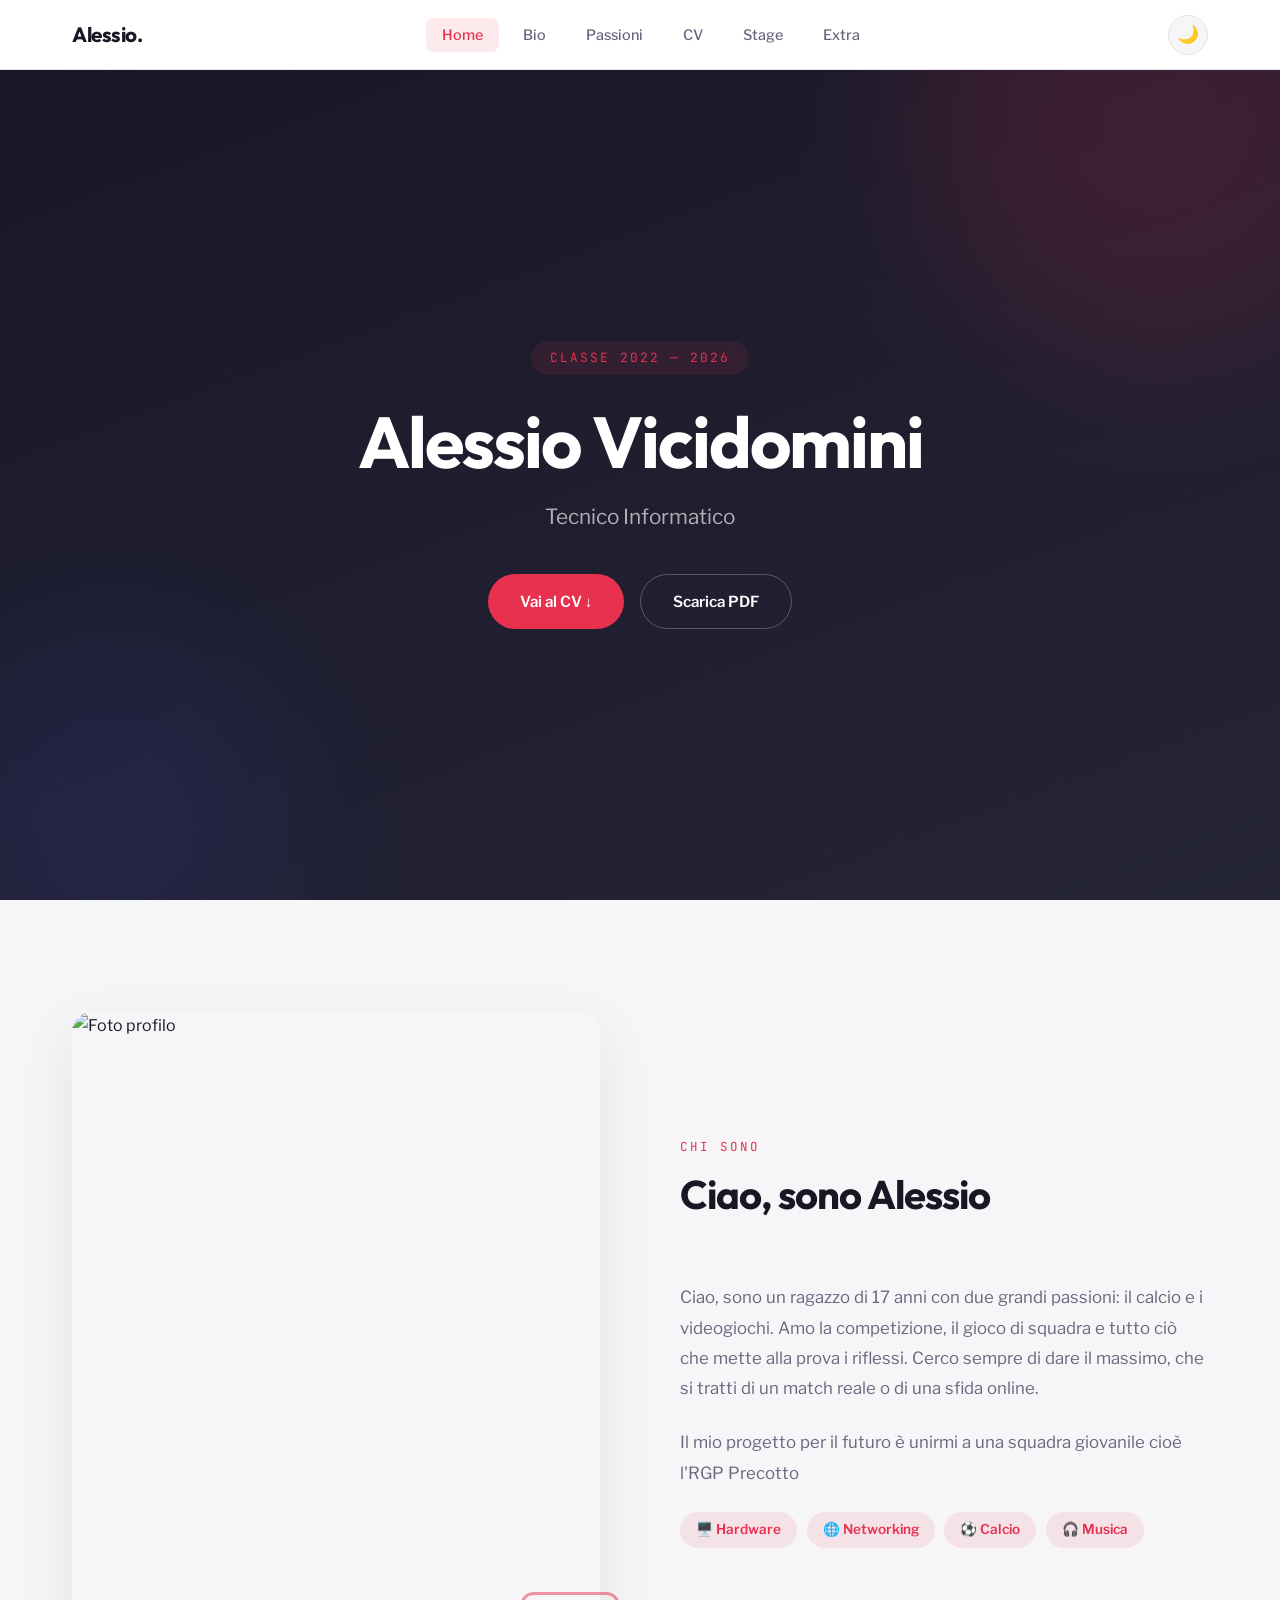
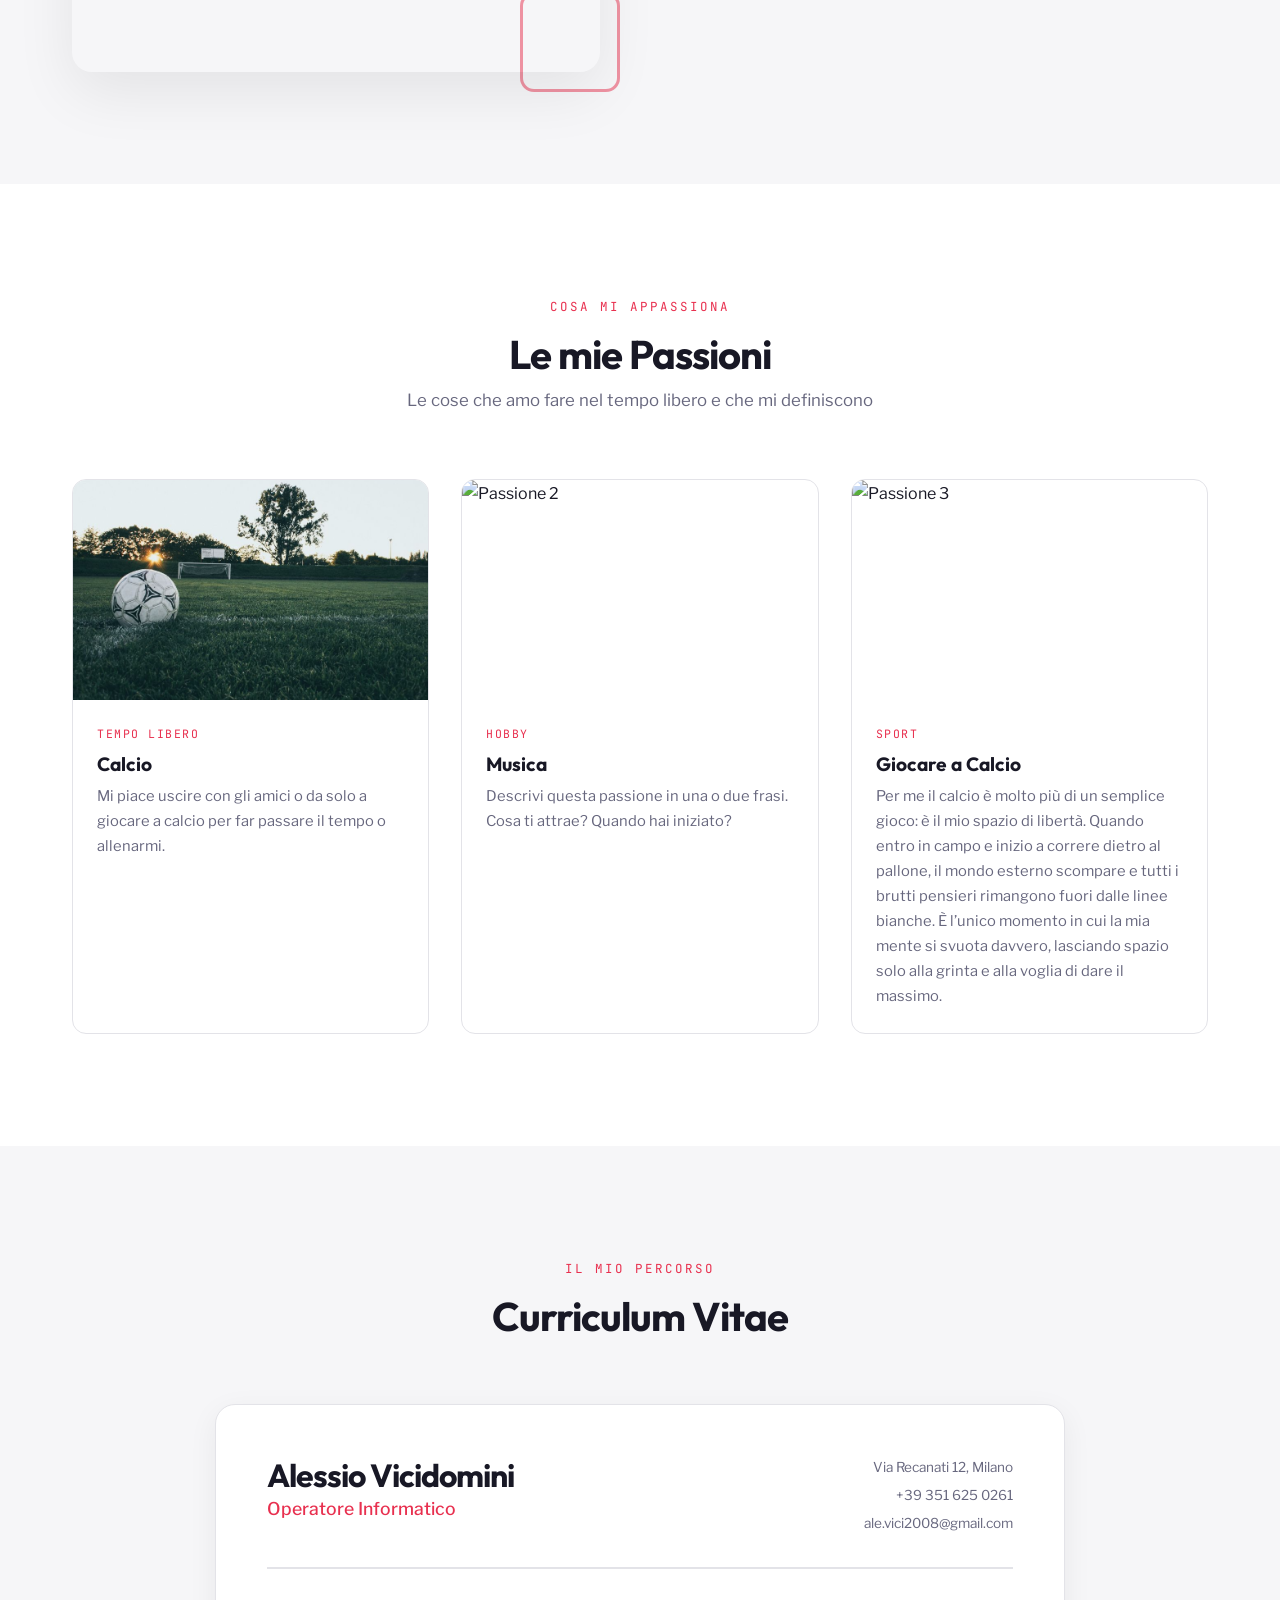
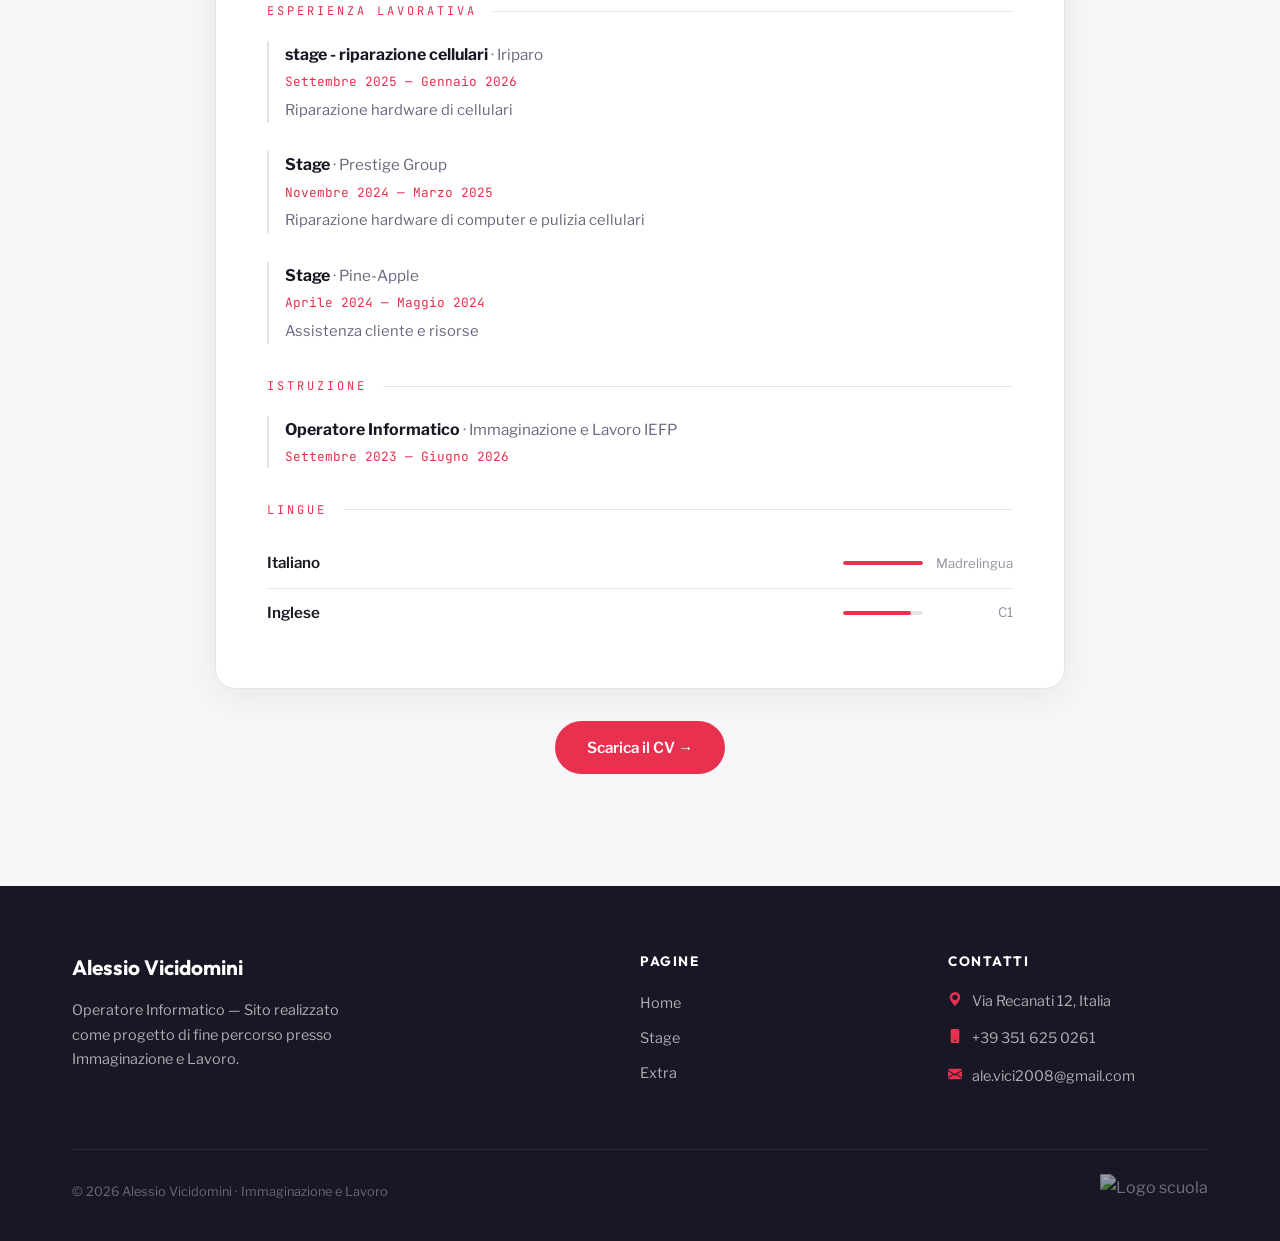
==== index.html @ 24c7cd4f "20.70.90" ====
<!DOCTYPE html>
<html lang="it" data-theme="default">
<!--
    PERSONALIZZAZIONE RAPIDA:
    
    1. TEMA: cambia data-theme="default" qui sopra con:
       ocean, sunset, forest, lavender, mono
    
    2. DARK MODE: il bottone 🌙 in alto a destra
    
    3. FONT: cambia i link Google Fonts qui sotto
    
    4. CONTENUTI: cerca i commenti "MODIFICA" nel codice
-->
<head>
    <meta charset="UTF-8">
    <meta name="viewport" content="width=device-width, initial-scale=1.0">
    <title>Alessio Vicidomini — Portfolio</title>

    <!-- MODIFICA: Cambia i font qui se vuoi -->
    <link rel="preconnect" href="https://fonts.googleapis.com">
    <link rel="preconnect" href="https://fonts.gstatic.com" crossorigin>
    <link href="https://fonts.googleapis.com/css2?family=Outfit:wght@400;500;600;700&family=Libre+Franklin:wght@400;500;600;700&family=JetBrains+Mono:wght@400;500&display=swap" rel="stylesheet">

    <link rel="stylesheet" href="./style.css">
</head>
<body>

    <!-- ====== NAVBAR ====== -->
    <nav class="site-nav">
        <div class="nav-inner">
            <!-- MODIFICA: il tuo nome -->
            <a href="#" class="nav-brand">Alessio.</a>

            <button class="nav-burger" id="navBurger" aria-label="Apri menu">
                <span></span><span></span><span></span>
            </button>

            <ul class="nav-links" id="navLinks">
                <li><a href="#" class="active">Home</a></li>
                <li><a href="#bio">Bio</a></li>
                <li><a href="#passioni">Passioni</a></li>
                <li><a href="#cv">CV</a></li>
                <li><a href="./stage.html">Stage</a></li>
                <li><a href="./extra.html">Extra</a></li>
            </ul>

            <button class="theme-toggle" id="themeToggle" aria-label="Cambia tema">🌙</button>
        </div>
    </nav>

    <!-- ====== HERO ====== -->
    <section class="hero">
        <div class="hero-pattern"></div>
        <div class="hero-blob hero-blob-1"></div>
        <div class="hero-blob hero-blob-2"></div>

        <div class="hero-content">
            <!-- MODIFICA: il tuo badge, nome e descrizione -->
            <span class="hero-label reveal">Classe 2022 — 2026</span>
            <h1 class="reveal reveal-delay-1"> Alessio Vicidomini </h1>
            <p class="hero-sub reveal reveal-delay-2">Tecnico Informatico </p>
            <div class="hero-cta reveal reveal-delay-3">
                <a href="#cv" class="btn-primary-custom">Vai al CV ↓</a>
                <a href="./doc/Cv.pdf" target="_blank" class="btn-outline-custom">Scarica PDF</a>
            </div>
        </div>
    </section>

    <!-- ====== BIO ====== -->
    <section class="section" id="bio">
        <div class="section-container">
            <div class="bio-grid">
                <div class="bio-image reveal-left">
                    <div class="bio-image-frame">
                        <!-- MODIFICA: sostituisci con la tua foto (./img/foto.jpg) -->
                        <img src="https://placehold.co/500x625/1a1a2e/e94560?text=La+tua+foto" alt="Foto profilo">
                    </div>
                </div>
                <div class="bio-text-area reveal-right">
                    <div class="section-header">
                        <span class="section-label">Chi sono</span>
                        <h2 class="section-title">Ciao, sono Alessio</h2>
                    </div>
                    <!-- MODIFICA: scrivi la tua bio -->
                    <p>
                    Ciao, sono un ragazzo di 17 anni con due grandi passioni: il calcio e i videogiochi. 
                     Amo la competizione, il gioco di squadra e tutto ciò che mette alla prova i riflessi. 
                     Cerco sempre di dare il massimo, che si tratti di un match reale o di una sfida online.
                    </p>
                    <p>
                        Il mio progetto per il futuro è unirmi a una squadra giovanile cioè l'RGP Precotto
                    </p>
                    <!-- MODIFICA: le tue "etichette" -->
                    <div class="bio-pills">
                        <span class="bio-pill">🖥️ Hardware</span>
                        <span class="bio-pill">🌐 Networking</span>
                        <span class="bio-pill">⚽ Calcio</span>
                        <span class="bio-pill">🎧 Musica</span>
                    </div>
                </div>
            </div>
        </div>
    </section>

    <!-- ====== PASSIONI ====== -->
    <section class="section section-alt" id="passioni">
        <div class="section-container">
            <div class="section-header center reveal">
                <span class="section-label">Cosa mi appassiona</span>
                <h2 class="section-title">Le mie Passioni</h2>
                <p class="section-desc">Le cose che amo fare nel tempo libero e che mi definiscono</p>
            </div>

            <div class="passions-grid">

                <!-- MODIFICA: Card 1 — cambia immagine, categoria, titolo e testo -->
                <div class="passion-card reveal reveal-delay-1">
                    <div class="passion-card-img">
                        <img src="./img/pallone_da_calcio_come_e_fatto.jpg" alt="Palla">
                    </div>
                    <div class="passion-card-body">
                        <span class="passion-card-tag">Tempo libero</span>
                        <h3>Calcio</h3>
                        <p>Mi piace uscire con gli amici o da solo a giocare a calcio per far passare il tempo o allenarmi.</p>
                    </div>
                </div>

                <!-- MODIFICA: Card 2 -->
                <div class="passion-card reveal reveal-delay-2">
                    <div class="passion-card-img">
                        <img src="./img/1.png" alt="Passione 2">
                    </div>
                    <div class="passion-card-body">
                        <span class="passion-card-tag">Hobby</span>
                        <h3>Musica</h3>
                        <p>Descrivi questa passione in una o due frasi. Cosa ti attrae? Quando hai iniziato?</p>
                    </div>
                </div>

                <!-- MODIFICA: Card 3 -->
                <div class="passion-card reveal reveal-delay-3">
                    <div class="passion-card-img">
                        <img src="./img/5006921.png" alt="Passione 3">
                    </div>
                    <div class="passion-card-body">
                        <span class="passion-card-tag">Sport</span>
                        <h3>Giocare a Calcio</h3>
                        <p>Per me il calcio è molto più di un semplice gioco: è il mio spazio di libertà. 
                        Quando entro in campo e inizio a correre dietro al pallone, il mondo esterno scompare e tutti i brutti pensieri rimangono fuori dalle linee bianche. 
                        È l’unico momento in cui la mia mente si svuota davvero, lasciando spazio solo alla grinta e alla voglia di dare il massimo.</p>
                    </div>
                </div>
            </div>
        </div>
    </section>

    <!-- ====== CV ====== -->
    <section class="section" id="cv">
        <div class="section-container">
            <div class="section-header center reveal">
                <span class="section-label">Il mio percorso</span>
                <h2 class="section-title">Curriculum Vitae</h2>
            </div>

            <div class="cv-paper reveal">
                <!-- MODIFICA: intestazione CV -->
                <div class="cv-header">
                    <div>
                        <h2 class="cv-name">Alessio Vicidomini</h2>
                        <p class="cv-role">Operatore Informatico</p>
                    </div>
                    <div class="cv-contact-mini">
                        <span>Via Recanati 12, Milano</span>
                        <span>+39 351 625 0261</span>
                        <span>ale.vici2008@gmail.com</span>
                    </div>
                </div>

                <!-- Esperienza -->
                <div class="cv-section-title">Esperienza Lavorativa</div>

                <!-- MODIFICA: aggiungi le tue esperienze -->
                <div class="cv-entry">
                    <span class="cv-entry-title">stage - riparazione cellulari</span>
                    <span class="cv-entry-place"> · Iriparo</span>
                    <span class="cv-entry-date">Settembre 2025 — Gennaio 2026</span>
                    <p class="cv-entry-desc">Riparazione hardware di cellulari</p>
                </div>

                <div class="cv-entry">
                    <span class="cv-entry-title">Stage</span>
                    <span class="cv-entry-place"> · Prestige Group</span>
                    <span class="cv-entry-date">Novembre 2024 — Marzo 2025</span>
                    <p class="cv-entry-desc">Riparazione hardware di computer e pulizia cellulari</p>
                </div>

                <div class="cv-entry">
                    <span class="cv-entry-title">Stage</span>
                    <span class="cv-entry-place"> · Pine-Apple</span>
                    <span class="cv-entry-date">Aprile 2024 — Maggio 2024</span>
                    <p class="cv-entry-desc">Assistenza cliente e risorse</p>
                </div>

                <!-- Istruzione -->
                <div class="cv-section-title">Istruzione</div>

                <div class="cv-entry">
                    <span class="cv-entry-title">Operatore Informatico</span>
                    <span class="cv-entry-place"> · Immaginazione e Lavoro IEFP</span>
                    <span class="cv-entry-date">Settembre 2023 — Giugno 2026</span>
                </div>

                

                <!-- Lingue -->
                <div class="cv-section-title">Lingue</div>

                <!-- MODIFICA: le tue lingue e livelli (width della barra: 100% = nativo, 80% = avanzato, 60% = intermedio, 40% = base) -->
                <div class="cv-lang">
                    <span class="cv-lang-name">Italiano</span>
                    <div class="cv-lang-level">
                        <div class="cv-lang-bar"><div class="cv-lang-bar-fill" style="width: 100%"></div></div>
                        <span class="cv-lang-label">Madrelingua</span>
                    </div>
                </div>
                <div class="cv-lang">
                    <span class="cv-lang-name">Inglese</span>
                    <div class="cv-lang-level">
                        <div class="cv-lang-bar"><div class="cv-lang-bar-fill" style="width: 85%"></div></div>
                        <span class="cv-lang-label">C1</span>
                    </div>
                </div>
            </div>

            <div style="text-align: center; margin-top: 2rem;" class="reveal">
                <a href="./doc/Cv.pdf" target="_blank" class="btn-primary-custom">Scarica il CV →</a>
            </div>
        </div>
    </section>

    <!-- ====== FOOTER ====== -->
    <footer class="site-footer">
        <div class="section-container">
            <div class="footer-grid">
                <div>
                    <!-- MODIFICA: il tuo nome e descrizione -->
                    <p class="footer-brand">Alessio Vicidomini</p>
                    <p class="footer-desc">
                        Operatore Informatico — Sito realizzato come progetto di fine percorso 
                        presso Immaginazione e Lavoro.
                    </p>
                </div>
                <div>
                    <p class="footer-heading">Pagine</p>
                    <ul class="footer-links">
                        <li><a href="#">Home</a></li>
                        <li><a href="./pages/stage.html">Stage</a></li>
                        <li><a href="./pages/extra.html">Extra</a></li>
                    </ul>
                </div>
                <div>
                    <p class="footer-heading">Contatti</p>
                    <!-- MODIFICA: i tuoi contatti -->
                    <div class="footer-contact-item">
                        <svg xmlns="http://www.w3.org/2000/svg" width="14" height="14" fill="currentColor" viewBox="0 0 16 16"><path d="M8 16s6-5.686 6-10A6 6 0 0 0 2 6c0 4.314 6 10 6 10m0-7a3 3 0 1 1 0-6 3 3 0 0 1 0 6"/></svg>
                        <span>Via Recanati 12, Italia</span>
                    </div>
                    <div class="footer-contact-item">
                        <svg xmlns="http://www.w3.org/2000/svg" width="14" height="14" fill="currentColor" viewBox="0 0 16 16"><path d="M3 2a2 2 0 0 1 2-2h6a2 2 0 0 1 2 2v12a2 2 0 0 1-2 2H5a2 2 0 0 1-2-2zm6 11a1 1 0 1 0-2 0 1 1 0 0 0 2 0"/></svg>
                        <span>+39 351 625 0261</span>
                    </div>
                    <div class="footer-contact-item">
                        <svg xmlns="http://www.w3.org/2000/svg" width="14" height="14" fill="currentColor" viewBox="0 0 16 16"><path d="M.05 3.555A2 2 0 0 1 2 2h12a2 2 0 0 1 1.95 1.555L8 8.414zM0 4.697v7.104l5.803-3.558zM6.761 8.83l-6.57 4.027A2 2 0 0 0 2 14h12a2 2 0 0 0 1.808-1.144l-6.57-4.027L8 9.586zm3.436-.586L16 11.801V4.697z"/></svg>
                        <span>ale.vici2008@gmail.com</span>
                    </div>
                </div>
            </div>
            <div class="footer-bottom">
                <span class="footer-copy">© 2026 Alessio Vicidomini · Immaginazione e Lavoro</span>
                <img src="./img/logo.webp" class="footer-logo" alt="Logo scuola">
            </div>
        </div>
    </footer>

    <script src="./script.js"></script>
</body>
</html>
---- style.css ----
/* ============================================================
   TEMPLATE SITO PERSONALE - QUARTA INFORMATICA
   ============================================================
   
   COME PERSONALIZZARE:
   
   1. SCEGLI UN TEMA
      Cambia data-theme="default" nel tag <html> di ogni pagina.
      Temi disponibili: default, ocean, sunset, forest, lavender, mono
   
   2. DARK MODE
      Il bottone in navbar attiva/disattiva la dark mode.
      Funziona automaticamente con tutti i temi.
   
   3. COLORI CUSTOM
      Se vuoi un colore tutto tuo, modifica le variabili in
      [data-theme="default"] qui sotto.
   
   4. FONT
      Cambia il link Google Fonts nell'HTML e aggiorna
      --font-display e --font-body qui sotto.
   
   5. ANIMAZIONI
      Ogni elemento con classe .reveal si anima allo scroll.
      Aggiungi .reveal-delay-1, .reveal-delay-2, ecc. per ritardi.
   
   ============================================================ */

/* === TEMI PRECONFIGURATI === */
/* Cambia data-theme="" nel tag <html> per switchare tema */

[data-theme="default"] {
    --hue: 240;
    --accent-h: 350;
    --accent-s: 80%;
    --accent-l: 55%;
}

[data-theme="ocean"] {
    --hue: 200;
    --accent-h: 175;
    --accent-s: 70%;
    --accent-l: 45%;
}

[data-theme="sunset"] {
    --hue: 25;
    --accent-h: 15;
    --accent-s: 85%;
    --accent-l: 55%;
}

[data-theme="forest"] {
    --hue: 150;
    --accent-h: 145;
    --accent-s: 55%;
    --accent-l: 40%;
}

[data-theme="lavender"] {
    --hue: 270;
    --accent-h: 280;
    --accent-s: 60%;
    --accent-l: 55%;
}

[data-theme="mono"] {
    --hue: 0;
    --accent-h: 0;
    --accent-s: 0%;
    --accent-l: 25%;
}

/* === SISTEMA COLORI (generato da variabili) === */
:root {
    /* Font */
    --font-display: 'Outfit', sans-serif;
    --font-body: 'Libre Franklin', sans-serif;
    --font-mono: 'JetBrains Mono', monospace;
    
    /* Sizing */
    --radius-sm: 8px;
    --radius-md: 14px;
    --radius-lg: 20px;
    --radius-full: 100px;
    
    /* Transitions */
    --ease-out: cubic-bezier(0.16, 1, 0.3, 1);
    --ease-spring: cubic-bezier(0.34, 1.56, 0.64, 1);
    --duration-fast: 0.2s;
    --duration-normal: 0.4s;
    --duration-slow: 0.7s;
    
    /* Navbar height */
    --nav-height: 70px;
}

/* Light mode (default) */
html:not([data-dark]) {
    --bg-primary: hsl(var(--hue), 15%, 97%);
    --bg-secondary: #ffffff;
    --bg-elevated: #ffffff;
    --bg-hero: hsl(var(--hue), 25%, 12%);
    --bg-hero-2: hsl(var(--hue), 20%, 18%);
    
    --text-primary: hsl(var(--hue), 20%, 12%);
    --text-secondary: hsl(var(--hue), 10%, 45%);
    --text-tertiary: hsl(var(--hue), 8%, 60%);
    --text-on-dark: #ffffff;
    --text-on-dark-muted: rgba(255,255,255,0.65);
    
    --border-light: hsl(var(--hue), 10%, 90%);
    --border-medium: hsl(var(--hue), 10%, 85%);
    
    --shadow-sm: 0 2px 8px rgba(0,0,0,0.04);
    --shadow-md: 0 8px 30px rgba(0,0,0,0.06);
    --shadow-lg: 0 20px 60px rgba(0,0,0,0.08);
    --shadow-accent: 0 8px 30px hsla(var(--accent-h), var(--accent-s), var(--accent-l), 0.25);
}

/* Dark mode */
html[data-dark] {
    --bg-primary: hsl(var(--hue), 15%, 8%);
    --bg-secondary: hsl(var(--hue), 12%, 12%);
    --bg-elevated: hsl(var(--hue), 12%, 15%);
    --bg-hero: hsl(var(--hue), 20%, 5%);
    --bg-hero-2: hsl(var(--hue), 15%, 10%);
    
    --text-primary: hsl(var(--hue), 10%, 92%);
    --text-secondary: hsl(var(--hue), 8%, 60%);
    --text-tertiary: hsl(var(--hue), 6%, 45%);
    --text-on-dark: #ffffff;
    --text-on-dark-muted: rgba(255,255,255,0.55);
    
    --border-light: hsl(var(--hue), 10%, 18%);
    --border-medium: hsl(var(--hue), 10%, 22%);
    
    --shadow-sm: 0 2px 8px rgba(0,0,0,0.2);
    --shadow-md: 0 8px 30px rgba(0,0,0,0.3);
    --shadow-lg: 0 20px 60px rgba(0,0,0,0.4);
    --shadow-accent: 0 8px 30px hsla(var(--accent-h), var(--accent-s), var(--accent-l), 0.2);
}

/* Accent color (uguale in light e dark) */
html {
    --accent: hsl(var(--accent-h), var(--accent-s), var(--accent-l));
    --accent-hover: hsl(var(--accent-h), var(--accent-s), calc(var(--accent-l) - 8%));
    --accent-soft: hsla(var(--accent-h), var(--accent-s), var(--accent-l), 0.1);
    --accent-medium: hsla(var(--accent-h), var(--accent-s), var(--accent-l), 0.2);
}

/* === RESET & BASE === */
*, *::before, *::after {
    margin: 0;
    padding: 0;
    box-sizing: border-box;
}

html {
    scroll-behavior: smooth;
}

body {
    font-family: var(--font-body);
    color: var(--text-primary);
    background-color: var(--bg-primary);
    line-height: 1.7;
    transition: background-color var(--duration-normal) var(--ease-out),
                color var(--duration-normal) var(--ease-out);
    -webkit-font-smoothing: antialiased;
}

h1, h2, h3, h4, h5, h6 {
    font-family: var(--font-display);
    font-weight: 700;
    color: var(--text-primary);
    line-height: 1.2;
}

a {
    color: var(--accent);
    text-decoration: none;
    transition: color var(--duration-fast);
}

a:hover {
    color: var(--accent-hover);
}

img {
    max-width: 100%;
    display: block;
}

/* === NAVBAR === */
.site-nav {
    position: fixed;
    top: 0;
    left: 0;
    right: 0;
    height: var(--nav-height);
    background: var(--bg-secondary);
    border-bottom: 1px solid var(--border-light);
    z-index: 1000;
    display: flex;
    align-items: center;
    transition: background var(--duration-normal) var(--ease-out),
                border-color var(--duration-normal) var(--ease-out),
                box-shadow var(--duration-normal) var(--ease-out);
}

.site-nav.scrolled {
    box-shadow: var(--shadow-sm);
}

.nav-inner {
    width: 100%;
    max-width: 1200px;
    margin: 0 auto;
    padding: 0 2rem;
    display: flex;
    align-items: center;
    justify-content: space-between;
}

.nav-brand {
    font-family: var(--font-display);
    font-weight: 700;
    font-size: 1.3rem;
    color: var(--text-primary);
    text-decoration: none;
    letter-spacing: -0.5px;
}

.nav-links {
    display: flex;
    align-items: center;
    gap: 0.5rem;
    list-style: none;
}

.nav-links a {
    font-family: var(--font-body);
    font-weight: 500;
    font-size: 0.9rem;
    color: var(--text-secondary);
    padding: 0.5rem 1rem;
    border-radius: var(--radius-sm);
    text-decoration: none;
    transition: all var(--duration-fast);
}

.nav-links a:hover,
.nav-links a.active {
    color: var(--accent);
    background: var(--accent-soft);
}

/* Dark mode toggle */
.theme-toggle {
    width: 40px;
    height: 40px;
    border-radius: 50%;
    border: 1px solid var(--border-light);
    background: var(--bg-primary);
    cursor: pointer;
    display: flex;
    align-items: center;
    justify-content: center;
    font-size: 1.1rem;
    transition: all var(--duration-fast);
    margin-left: 0.5rem;
    color: var(--text-secondary);
}

.theme-toggle:hover {
    border-color: var(--accent);
    color: var(--accent);
    transform: rotate(20deg);
}

/* Mobile nav */
.nav-burger {
    display: none;
    flex-direction: column;
    gap: 5px;
    cursor: pointer;
    background: none;
    border: none;
    padding: 5px;
}

.nav-burger span {
    width: 22px;
    height: 2px;
    background: var(--text-primary);
    border-radius: 2px;
    transition: all var(--duration-fast);
}

/* === HERO === */
.hero {
    min-height: 100vh;
    display: flex;
    align-items: center;
    justify-content: center;
    text-align: center;
    background: linear-gradient(160deg, var(--bg-hero) 0%, var(--bg-hero-2) 100%);
    position: relative;
    overflow: hidden;
    padding-top: var(--nav-height);
}

/* Pattern decorativo sullo sfondo dell'hero */
.hero-pattern {
    position: absolute;
    inset: 0;
    opacity: 0.04;
    background-image: 
        radial-gradient(circle at 20% 50%, var(--accent) 1px, transparent 1px),
        radial-gradient(circle at 80% 20%, var(--accent) 1px, transparent 1px),
        radial-gradient(circle at 60% 80%, var(--accent) 1px, transparent 1px);
    background-size: 80px 80px, 60px 60px, 100px 100px;
}

/* Cerchi decorativi */
.hero-blob {
    position: absolute;
    border-radius: 50%;
    filter: blur(80px);
    opacity: 0.15;
}

.hero-blob-1 {
    width: 500px;
    height: 500px;
    background: var(--accent);
    top: -15%;
    right: -10%;
}

.hero-blob-2 {
    width: 350px;
    height: 350px;
    background: hsl(var(--hue), 50%, 50%);
    bottom: -10%;
    left: -5%;
}

.hero-content {
    position: relative;
    z-index: 1;
    padding: 2rem;
}

.hero-label {
    display: inline-block;
    font-family: var(--font-mono);
    font-size: 0.8rem;
    letter-spacing: 2px;
    text-transform: uppercase;
    color: var(--accent);
    background: var(--accent-soft);
    padding: 0.4rem 1.2rem;
    border-radius: var(--radius-full);
    margin-bottom: 1.5rem;
}

.hero h1 {
    font-size: clamp(2.5rem, 6vw, 4.5rem);
    color: var(--text-on-dark);
    letter-spacing: -2px;
    margin-bottom: 0.8rem;
}

.hero .hero-sub {
    font-size: clamp(1rem, 2vw, 1.3rem);
    color: var(--text-on-dark-muted);
    font-weight: 400;
    max-width: 500px;
    margin: 0 auto;
}

.hero-cta {
    margin-top: 2.5rem;
    display: flex;
    gap: 1rem;
    justify-content: center;
    flex-wrap: wrap;
}

/* === BOTTONI === */
.btn-primary-custom {
    display: inline-flex;
    align-items: center;
    gap: 0.5rem;
    padding: 0.85rem 2rem;
    background: var(--accent);
    color: #fff;
    border: none;
    border-radius: var(--radius-full);
    font-family: var(--font-body);
    font-weight: 600;
    font-size: 0.95rem;
    cursor: pointer;
    text-decoration: none;
    transition: all var(--duration-fast) var(--ease-out);
}

.btn-primary-custom:hover {
    background: var(--accent-hover);
    color: #fff;
    transform: translateY(-2px);
    box-shadow: var(--shadow-accent);
}

.btn-outline-custom {
    display: inline-flex;
    align-items: center;
    gap: 0.5rem;
    padding: 0.85rem 2rem;
    background: transparent;
    color: var(--text-on-dark);
    border: 1px solid rgba(255,255,255,0.25);
    border-radius: var(--radius-full);
    font-family: var(--font-body);
    font-weight: 600;
    font-size: 0.95rem;
    cursor: pointer;
    text-decoration: none;
    transition: all var(--duration-fast) var(--ease-out);
}

.btn-outline-custom:hover {
    background: rgba(255,255,255,0.1);
    color: #fff;
    border-color: rgba(255,255,255,0.5);
}

/* Variante per sfondi chiari */
.btn-outline-light {
    color: var(--text-primary);
    border-color: var(--border-medium);
}

.btn-outline-light:hover {
    color: var(--accent);
    border-color: var(--accent);
    background: var(--accent-soft);
}

/* === SEZIONI === */
.section {
    padding: 7rem 0;
}

.section-alt {
    background: var(--bg-secondary);
}

.section-container {
    max-width: 1200px;
    margin: 0 auto;
    padding: 0 2rem;
}

.section-header {
    margin-bottom: 4rem;
}

.section-label {
    font-family: var(--font-mono);
    font-size: 0.78rem;
    text-transform: uppercase;
    letter-spacing: 3px;
    color: var(--accent);
    margin-bottom: 0.8rem;
    display: block;
}

.section-title {
    font-size: clamp(1.8rem, 3.5vw, 2.5rem);
    letter-spacing: -1px;
    margin-bottom: 0.5rem;
}

.section-desc {
    font-size: 1.05rem;
    color: var(--text-secondary);
    max-width: 550px;
}

/* Centrato */
.section-header.center {
    text-align: center;
}

.section-header.center .section-desc {
    margin: 0 auto;
}

/* === BIO === */
.bio-grid {
    display: grid;
    grid-template-columns: 1fr 1fr;
    gap: 5rem;
    align-items: center;
}

.bio-image {
    position: relative;
}

.bio-image-frame {
    width: 100%;
    aspect-ratio: 4/5;
    border-radius: var(--radius-lg);
    overflow: hidden;
    box-shadow: var(--shadow-lg);
    position: relative;
}

.bio-image-frame img {
    width: 100%;
    height: 100%;
    object-fit: cover;
}

/* Decorazione immagine - quadrato accent */
.bio-image::after {
    content: '';
    position: absolute;
    width: 100px;
    height: 100px;
    border: 3px solid var(--accent);
    border-radius: var(--radius-md);
    bottom: -20px;
    right: -20px;
    z-index: -1;
    opacity: 0.5;
}

.bio-text-area p {
    font-size: 1.05rem;
    color: var(--text-secondary);
    margin-bottom: 1.5rem;
    line-height: 1.8;
}

/* Info pills nella bio */
.bio-pills {
    display: flex;
    flex-wrap: wrap;
    gap: 0.6rem;
    margin-top: 1.5rem;
}

.bio-pill {
    display: inline-flex;
    align-items: center;
    gap: 0.4rem;
    padding: 0.4rem 1rem;
    background: var(--accent-soft);
    color: var(--accent);
    border-radius: var(--radius-full);
    font-size: 0.85rem;
    font-weight: 600;
}

/* === PASSIONI (Grid) === */
.passions-grid {
    display: grid;
    grid-template-columns: repeat(auto-fit, minmax(300px, 1fr));
    gap: 2rem;
}

.passion-card {
    background: var(--bg-elevated);
    border: 1px solid var(--border-light);
    border-radius: var(--radius-md);
    overflow: hidden;
    transition: transform var(--duration-normal) var(--ease-spring),
                box-shadow var(--duration-normal) var(--ease-out);
}

.passion-card:hover {
    transform: translateY(-8px);
    box-shadow: var(--shadow-md);
}

.passion-card-img {
    height: 220px;
    overflow: hidden;
}

.passion-card-img img {
    width: 100%;
    height: 100%;
    object-fit: cover;
    transition: transform var(--duration-slow) var(--ease-out);
}

.passion-card:hover .passion-card-img img {
    transform: scale(1.05);
}

.passion-card-body {
    padding: 1.5rem;
}

.passion-card-tag {
    font-family: var(--font-mono);
    font-size: 0.72rem;
    text-transform: uppercase;
    letter-spacing: 1.5px;
    color: var(--accent);
    margin-bottom: 0.6rem;
    display: block;
}

.passion-card-body h3 {
    font-size: 1.2rem;
    margin-bottom: 0.5rem;
}

.passion-card-body p {
    font-size: 0.92rem;
    color: var(--text-secondary);
}

/* === CV === */
.cv-paper {
    background: var(--bg-elevated);
    border: 1px solid var(--border-light);
    border-radius: var(--radius-lg);
    padding: clamp(2rem, 4vw, 3.5rem);
    max-width: 850px;
    margin: 0 auto;
    box-shadow: var(--shadow-md);
    transition: background var(--duration-normal), border-color var(--duration-normal);
}

.cv-header {
    display: flex;
    justify-content: space-between;
    align-items: flex-start;
    flex-wrap: wrap;
    gap: 1rem;
    margin-bottom: 2rem;
    padding-bottom: 2rem;
    border-bottom: 2px solid var(--border-light);
}

.cv-name {
    font-size: 2rem;
    letter-spacing: -1px;
}

.cv-role {
    color: var(--accent);
    font-weight: 500;
    font-size: 1.1rem;
}

.cv-contact-mini {
    display: flex;
    flex-direction: column;
    gap: 0.3rem;
    font-size: 0.85rem;
    color: var(--text-secondary);
    text-align: right;
}

.cv-section-title {
    font-family: var(--font-mono);
    font-size: 0.75rem;
    text-transform: uppercase;
    letter-spacing: 3px;
    color: var(--accent);
    margin-top: 2rem;
    margin-bottom: 1.2rem;
    display: flex;
    align-items: center;
    gap: 1rem;
}

.cv-section-title::after {
    content: '';
    flex: 1;
    height: 1px;
    background: var(--border-light);
}

.cv-entry {
    margin-bottom: 1.8rem;
    padding-left: 1rem;
    border-left: 2px solid var(--border-light);
    transition: border-color var(--duration-fast);
}

.cv-entry:hover {
    border-left-color: var(--accent);
}

.cv-entry-title {
    font-weight: 700;
    font-size: 1rem;
    color: var(--text-primary);
}

.cv-entry-place {
    color: var(--text-secondary);
    font-size: 0.95rem;
}

.cv-entry-date {
    font-family: var(--font-mono);
    font-size: 0.8rem;
    color: var(--accent);
    margin-top: 0.2rem;
    display: block;
}

.cv-entry-desc {
    color: var(--text-secondary);
    font-size: 0.92rem;
    margin-top: 0.3rem;
}

/* Lingue con barre */
.cv-lang {
    display: flex;
    align-items: center;
    justify-content: space-between;
    padding: 0.7rem 0;
    border-bottom: 1px solid var(--border-light);
}

.cv-lang:last-child {
    border-bottom: none;
}

.cv-lang-name {
    font-weight: 600;
    font-size: 0.95rem;
}

.cv-lang-level {
    display: flex;
    align-items: center;
    gap: 0.6rem;
}

.cv-lang-bar {
    width: 80px;
    height: 4px;
    background: var(--border-light);
    border-radius: 4px;
    overflow: hidden;
}

.cv-lang-bar-fill {
    height: 100%;
    background: var(--accent);
    border-radius: 4px;
    transition: width var(--duration-slow) var(--ease-out);
}

.cv-lang-label {
    font-size: 0.82rem;
    color: var(--text-tertiary);
    min-width: 80px;
    text-align: right;
}

/* === PAGINA STAGE === */
.page-hero {
    padding: 8rem 0 4rem;
    background: linear-gradient(160deg, var(--bg-hero) 0%, var(--bg-hero-2) 100%);
    text-align: center;
    position: relative;
    overflow: hidden;
}

.page-hero .hero-pattern {
    position: absolute;
    inset: 0;
    opacity: 0.03;
    background-image: 
        radial-gradient(circle at 20% 50%, var(--accent) 1px, transparent 1px);
    background-size: 60px 60px;
}

.page-hero h1 {
    font-size: clamp(2rem, 4vw, 3rem);
    color: var(--text-on-dark);
    position: relative;
}

.page-hero .hero-sub {
    color: var(--text-on-dark-muted);
    font-size: 1.05rem;
    max-width: 600px;
    margin: 1rem auto 0;
    position: relative;
}

/* Stage cards (alternativa all'accordion) */
.stage-card {
    background: var(--bg-elevated);
    border: 1px solid var(--border-light);
    border-radius: var(--radius-lg);
    overflow: hidden;
    margin-bottom: 2rem;
    transition: box-shadow var(--duration-normal);
}

.stage-card:hover {
    box-shadow: var(--shadow-md);
}

.stage-card-header {
    padding: 1.5rem 2rem;
    border-bottom: 1px solid var(--border-light);
    display: flex;
    align-items: center;
    justify-content: space-between;
    cursor: pointer;
    transition: background var(--duration-fast);
}

.stage-card-header:hover {
    background: var(--accent-soft);
}

.stage-card-header h3 {
    font-size: 1.2rem;
    margin: 0;
}

.stage-card-header .stage-date {
    font-family: var(--font-mono);
    font-size: 0.8rem;
    color: var(--accent);
}

.stage-card-toggle {
    width: 32px;
    height: 32px;
    border-radius: 50%;
    background: var(--accent-soft);
    display: flex;
    align-items: center;
    justify-content: center;
    transition: transform var(--duration-fast);
    color: var(--accent);
    font-size: 1.2rem;
}

.stage-card.open .stage-card-toggle {
    transform: rotate(45deg);
}

.stage-card-body {
    padding: 0 2rem;
    max-height: 0;
    overflow: hidden;
    transition: max-height var(--duration-slow) var(--ease-out),
                padding var(--duration-normal);
}

.stage-card.open .stage-card-body {
    padding: 2rem;
    max-height: 800px;
}

.stage-grid {
    display: grid;
    grid-template-columns: 2fr 3fr;
    gap: 2rem;
    align-items: start;
}

.stage-map-frame {
    border-radius: var(--radius-md);
    overflow: hidden;
    aspect-ratio: 4/3;
}

.stage-map-frame iframe {
    width: 100%;
    height: 100%;
    border: none;
}

.stage-relazione {
    font-size: 0.95rem;
    color: var(--text-secondary);
    line-height: 1.8;
}

.stage-relazione h4 {
    font-size: 1rem;
    margin-bottom: 0.5rem;
}

/* === EXTRA PAGE === */
.presenze-card {
    background: var(--bg-elevated);
    border: 1px solid var(--border-light);
    border-radius: var(--radius-lg);
    padding: 2.5rem;
    box-shadow: var(--shadow-sm);
    max-width: 500px;
    margin: 0 auto;
}

.presenze-card label {
    font-weight: 600;
    color: var(--text-primary);
    display: block;
    margin-bottom: 0.5rem;
    font-size: 0.9rem;
}

.presenze-input {
    display: flex;
    gap: 0.8rem;
    align-items: flex-end;
}

.presenze-card input[type="number"] {
    width: 120px;
    padding: 0.65rem 1rem;
    border: 1px solid var(--border-medium);
    border-radius: var(--radius-sm);
    font-family: var(--font-mono);
    font-size: 1rem;
    background: var(--bg-primary);
    color: var(--text-primary);
    transition: border-color var(--duration-fast);
}

.presenze-card input[type="number"]:focus {
    outline: none;
    border-color: var(--accent);
    box-shadow: 0 0 0 3px var(--accent-soft);
}

.btn-calcola {
    padding: 0.65rem 1.5rem;
    background: var(--accent);
    color: #fff;
    border: none;
    border-radius: var(--radius-sm);
    font-family: var(--font-body);
    font-weight: 600;
    cursor: pointer;
    transition: background var(--duration-fast);
}

.btn-calcola:hover {
    background: var(--accent-hover);
}

.progress-wrap {
    margin-top: 1.5rem;
}

.progress-bar-bg {
    height: 10px;
    background: var(--border-light);
    border-radius: var(--radius-full);
    overflow: hidden;
}

.progress-bar-fill {
    height: 100%;
    background: var(--accent);
    border-radius: var(--radius-full);
    transition: width var(--duration-slow) var(--ease-out);
    width: 100%;
}

.progress-label {
    font-family: var(--font-mono);
    font-size: 0.82rem;
    color: var(--text-tertiary);
    margin-top: 0.5rem;
}

/* Sezione gallery / contenuto libero */
.gallery-grid {
    display: grid;
    grid-template-columns: repeat(auto-fill, minmax(250px, 1fr));
    gap: 1rem;
}

.gallery-item {
    aspect-ratio: 1;
    border-radius: var(--radius-md);
    overflow: hidden;
    cursor: pointer;
    position: relative;
}

.gallery-item img {
    width: 100%;
    height: 100%;
    object-fit: cover;
    transition: transform var(--duration-slow) var(--ease-out);
}

.gallery-item:hover img {
    transform: scale(1.08);
}

.gallery-item-overlay {
    position: absolute;
    inset: 0;
    background: linear-gradient(transparent 50%, rgba(0,0,0,0.6));
    opacity: 0;
    transition: opacity var(--duration-fast);
    display: flex;
    align-items: flex-end;
    padding: 1rem;
}

.gallery-item:hover .gallery-item-overlay {
    opacity: 1;
}

.gallery-item-overlay span {
    color: #fff;
    font-weight: 600;
    font-size: 0.9rem;
}

/* === FOOTER === */
.site-footer {
    background: var(--bg-hero);
    color: var(--text-on-dark-muted);
    padding: 4rem 0 2rem;
}

.footer-grid {
    display: grid;
    grid-template-columns: 2fr 1fr 1fr;
    gap: 3rem;
    margin-bottom: 3rem;
}

.footer-brand {
    font-family: var(--font-display);
    font-size: 1.3rem;
    font-weight: 700;
    color: var(--text-on-dark);
    margin-bottom: 0.8rem;
}

.footer-desc {
    font-size: 0.9rem;
    line-height: 1.7;
    max-width: 300px;
}

.footer-heading {
    font-family: var(--font-display);
    font-size: 0.85rem;
    font-weight: 700;
    text-transform: uppercase;
    letter-spacing: 1.5px;
    color: var(--text-on-dark);
    margin-bottom: 1rem;
}

.footer-links {
    list-style: none;
    display: flex;
    flex-direction: column;
    gap: 0.5rem;
}

.footer-links a {
    color: var(--text-on-dark-muted);
    font-size: 0.9rem;
    transition: color var(--duration-fast);
}

.footer-links a:hover {
    color: var(--accent);
}

.footer-contact-item {
    display: flex;
    align-items: flex-start;
    gap: 0.6rem;
    margin-bottom: 0.8rem;
    font-size: 0.9rem;
}

.footer-contact-item svg {
    flex-shrink: 0;
    margin-top: 3px;
    color: var(--accent);
}

.footer-bottom {
    border-top: 1px solid rgba(255,255,255,0.08);
    padding-top: 1.5rem;
    display: flex;
    justify-content: space-between;
    align-items: center;
    flex-wrap: wrap;
    gap: 1rem;
}

.footer-copy {
    font-size: 0.8rem;
    color: rgba(255,255,255,0.35);
}

.footer-logo {
    height: 35px;
    opacity: 0.6;
}

/* === ANIMAZIONI SCROLL === */
.reveal {
    opacity: 0;
    transform: translateY(40px);
    transition: opacity var(--duration-slow) var(--ease-out),
                transform var(--duration-slow) var(--ease-out);
}

.reveal.visible {
    opacity: 1;
    transform: translateY(0);
}

.reveal-delay-1 { transition-delay: 0.1s; }
.reveal-delay-2 { transition-delay: 0.2s; }
.reveal-delay-3 { transition-delay: 0.3s; }
.reveal-delay-4 { transition-delay: 0.4s; }

/* Reveal da sinistra/destra */
.reveal-left {
    opacity: 0;
    transform: translateX(-40px);
    transition: opacity var(--duration-slow) var(--ease-out),
                transform var(--duration-slow) var(--ease-out);
}

.reveal-right {
    opacity: 0;
    transform: translateX(40px);
    transition: opacity var(--duration-slow) var(--ease-out),
                transform var(--duration-slow) var(--ease-out);
}

.reveal-left.visible,
.reveal-right.visible {
    opacity: 1;
    transform: translateX(0);
}

/* === RESPONSIVE === */
@media (max-width: 900px) {
    .bio-grid {
        grid-template-columns: 1fr;
        gap: 3rem;
    }
    
    .bio-image {
        max-width: 350px;
        margin: 0 auto;
    }

    .stage-grid {
        grid-template-columns: 1fr;
    }
    
    .footer-grid {
        grid-template-columns: 1fr;
        gap: 2rem;
    }
    
    .cv-header {
        flex-direction: column;
    }
    
    .cv-contact-mini {
        text-align: left;
    }
}

@media (max-width: 700px) {
    .nav-links {
        display: none;
        position: absolute;
        top: var(--nav-height);
        left: 0;
        right: 0;
        background: var(--bg-secondary);
        border-bottom: 1px solid var(--border-light);
        flex-direction: column;
        padding: 1rem 2rem;
    }
    
    .nav-links.open {
        display: flex;
    }
    
    .nav-burger {
        display: flex;
    }
    
    .theme-toggle {
        margin-left: auto;
        margin-right: 1rem;
    }
    
    .hero h1 {
        font-size: 2.2rem;
    }
    
    .passions-grid {
        grid-template-columns: 1fr;
    }
    
    .hero-cta {
        flex-direction: column;
        align-items: center;
    }
    
    .section {
        padding: 4rem 0;
    }
    
    .gallery-grid {
        grid-template-columns: repeat(2, 1fr);
    }
}
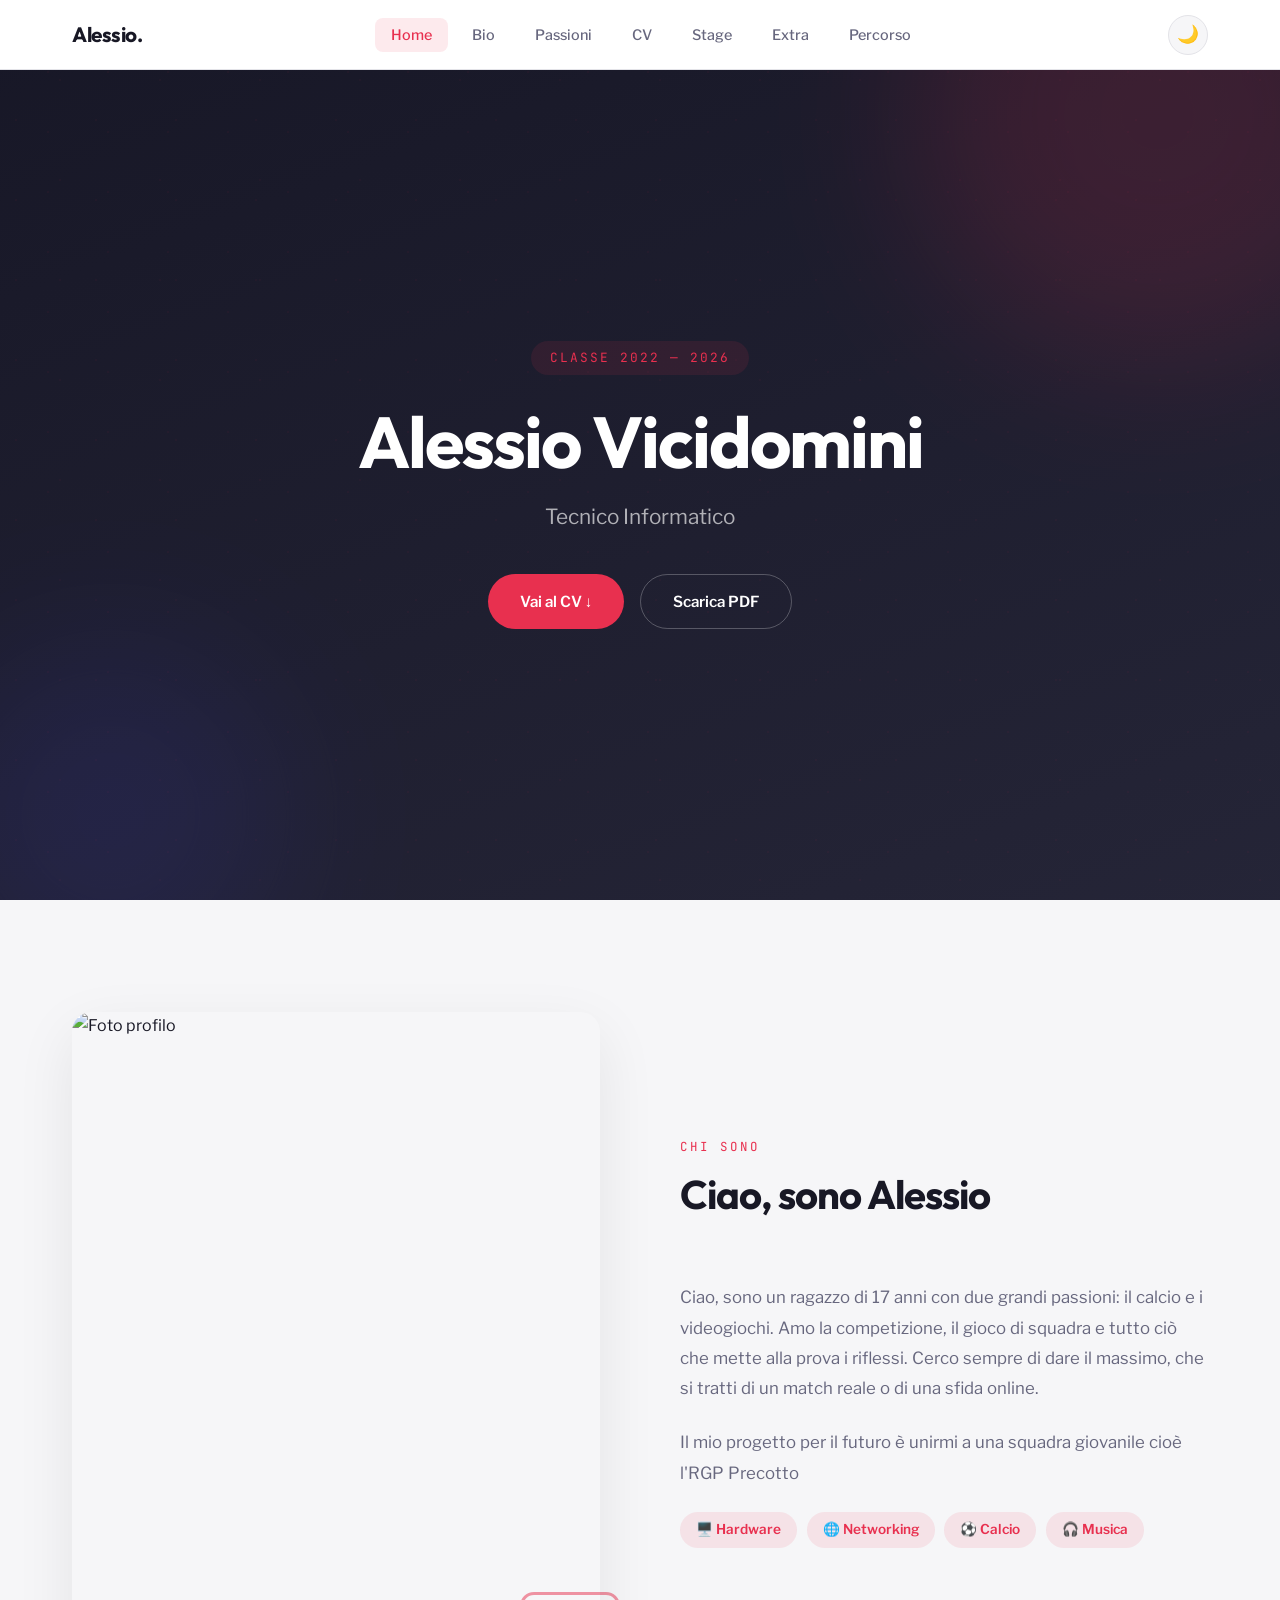
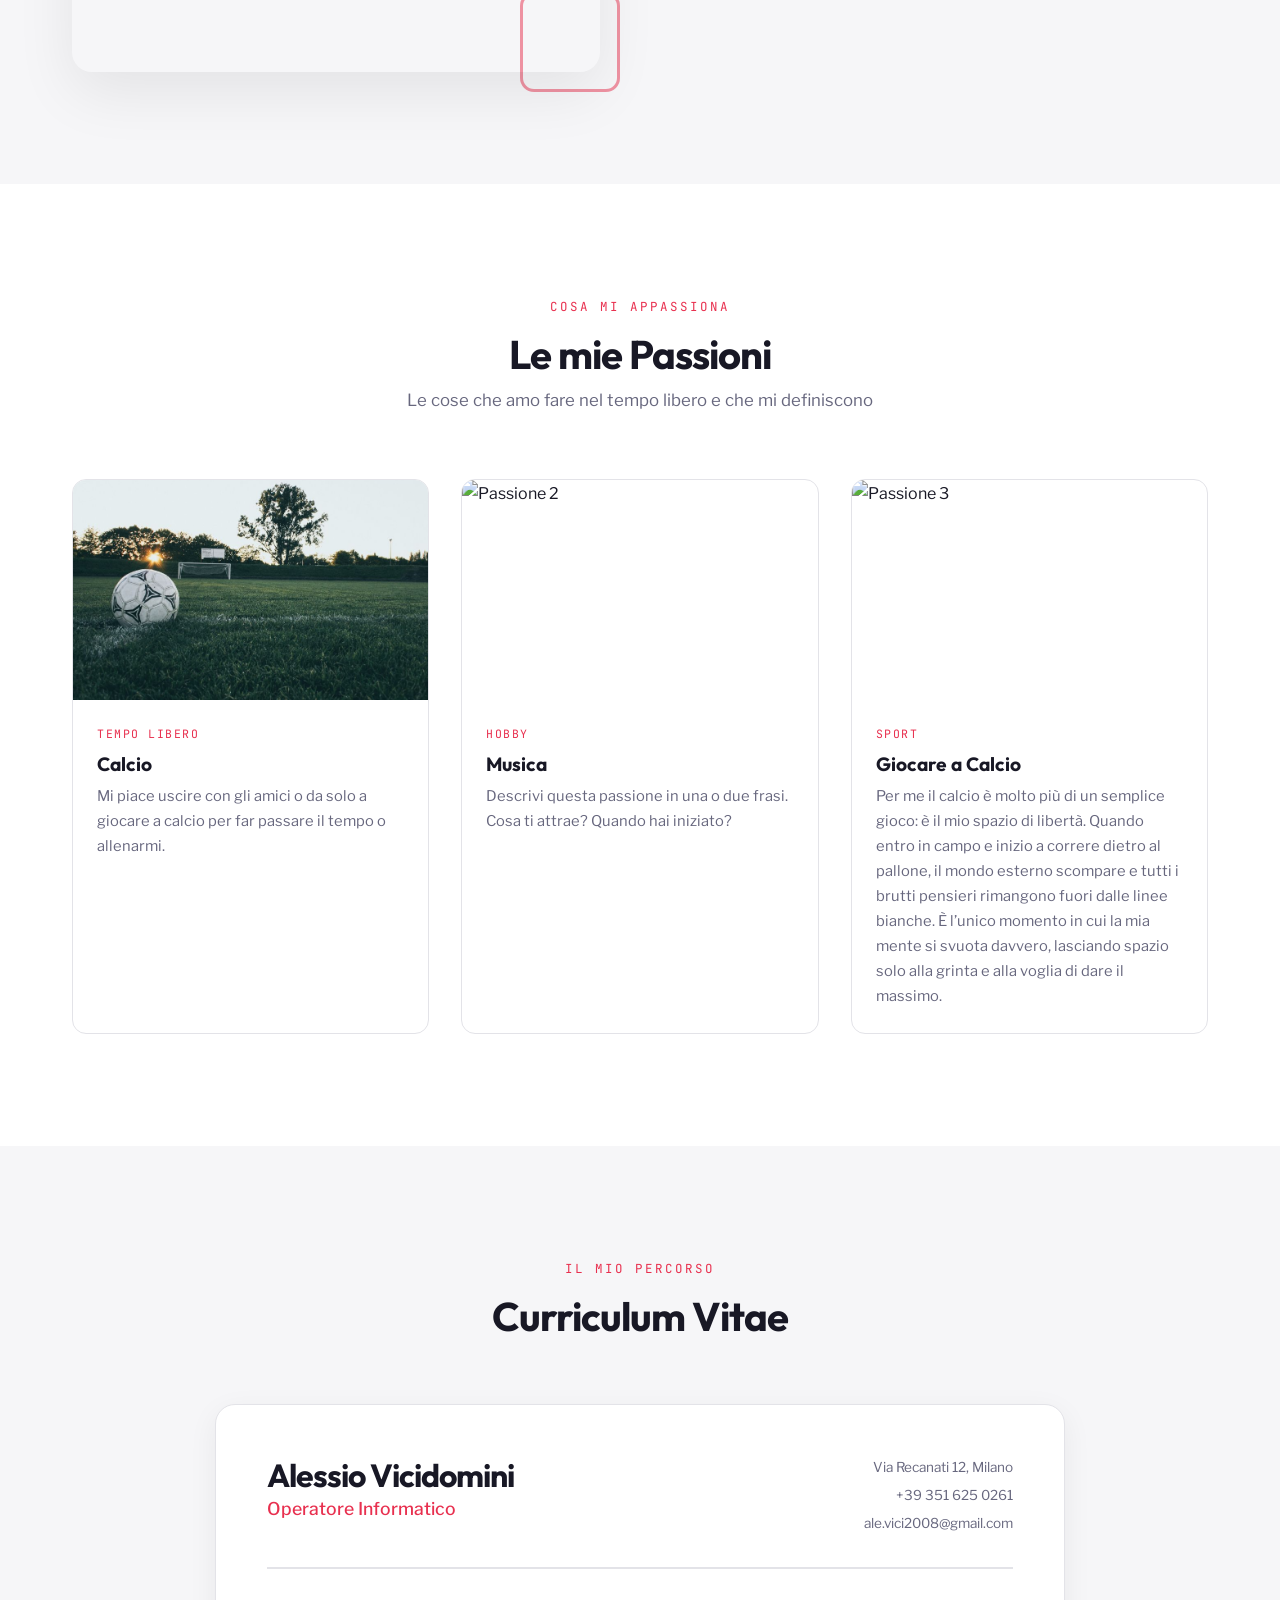
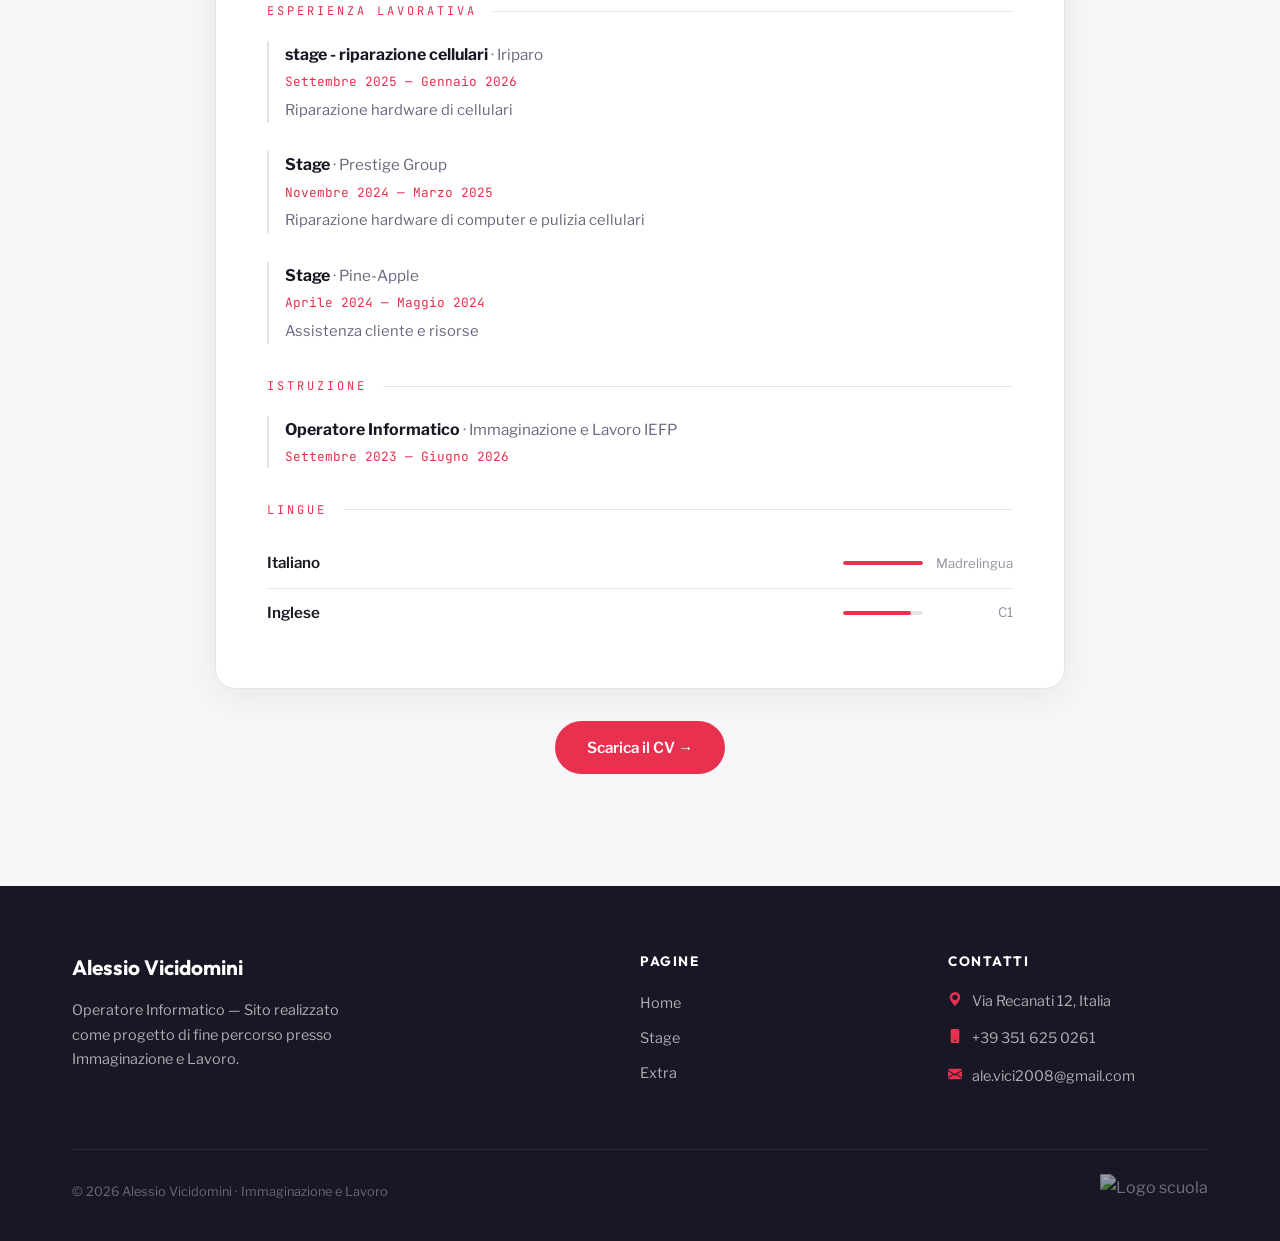
==== commit a450f028: "percorso" ====
--- a/index.html
+++ b/index.html
@@ -43,6 +43,7 @@
                 <li><a href="#cv">CV</a></li>
                 <li><a href="./stage.html">Stage</a></li>
                 <li><a href="./extra.html">Extra</a></li>
+                <li><a href="./percorso.html">Percorso</a></li>
             </ul>
 
             <button class="theme-toggle" id="themeToggle" aria-label="Cambia tema">🌙</button>
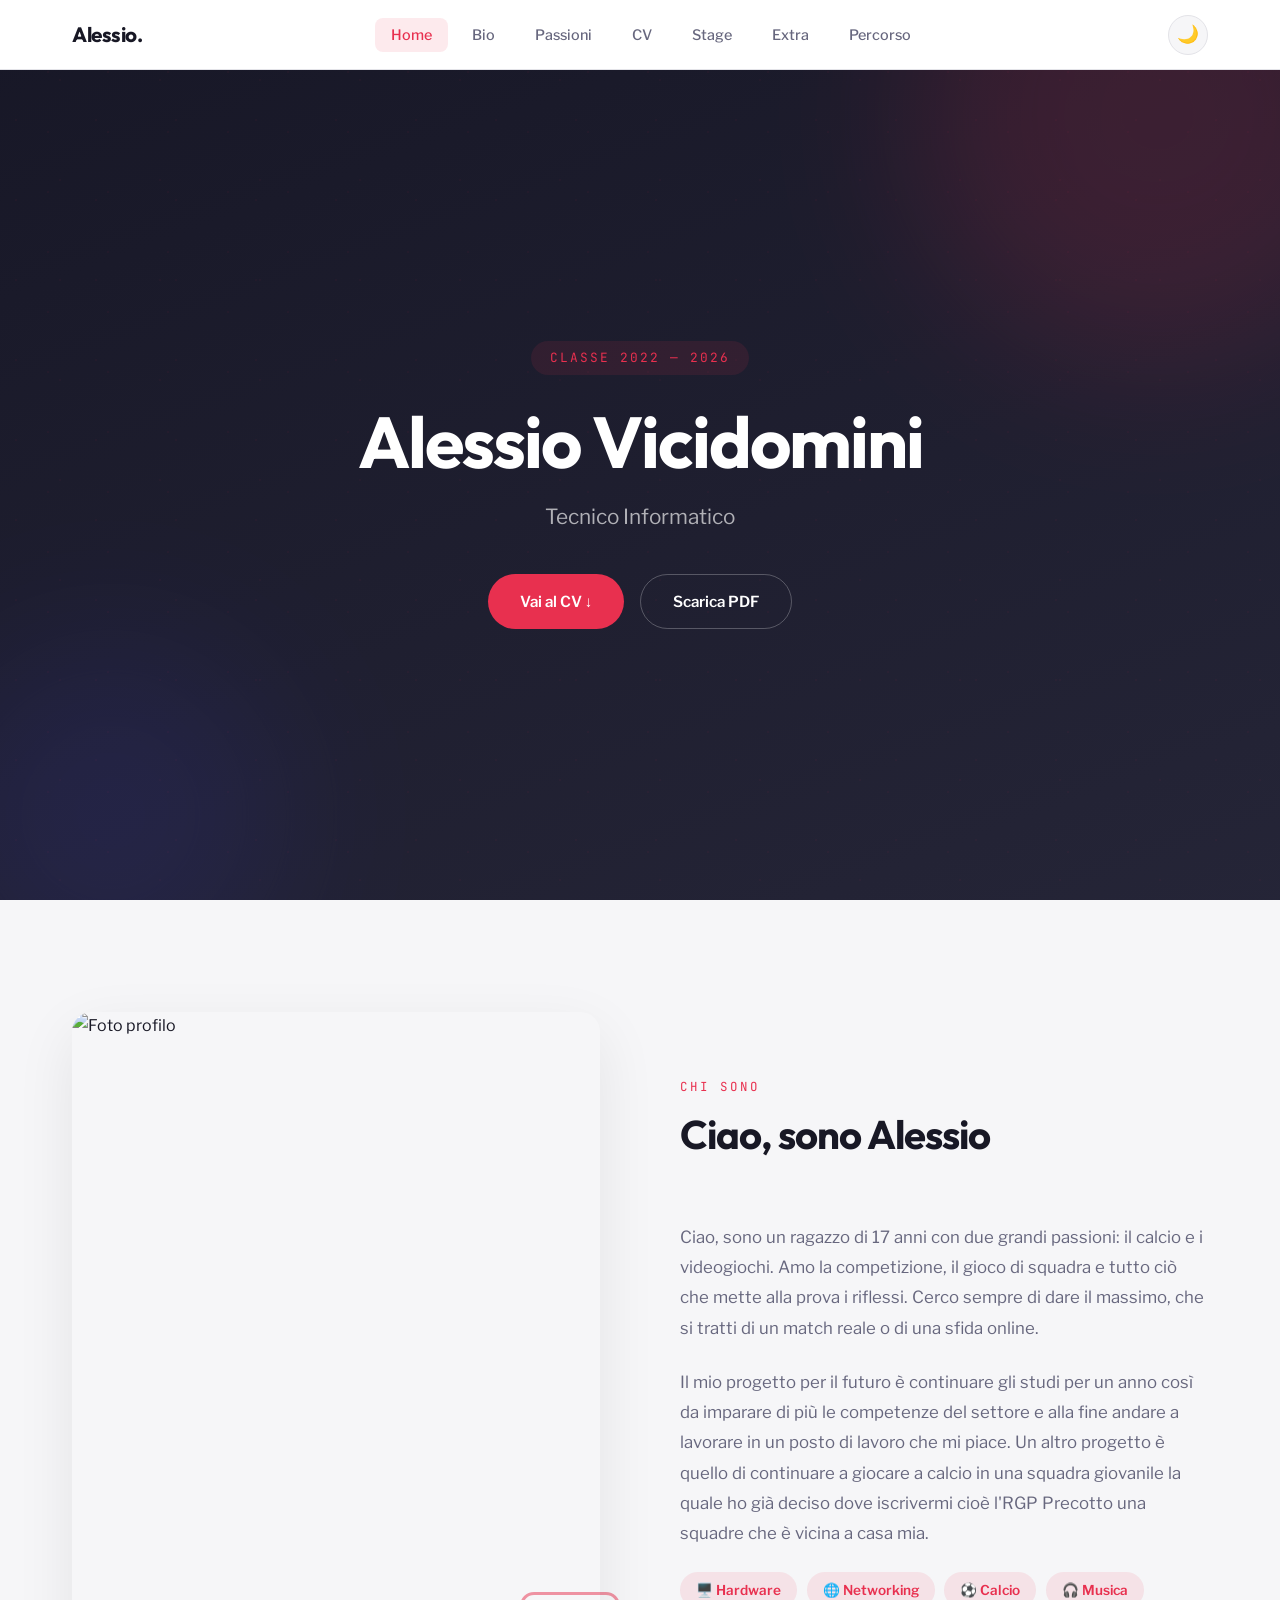
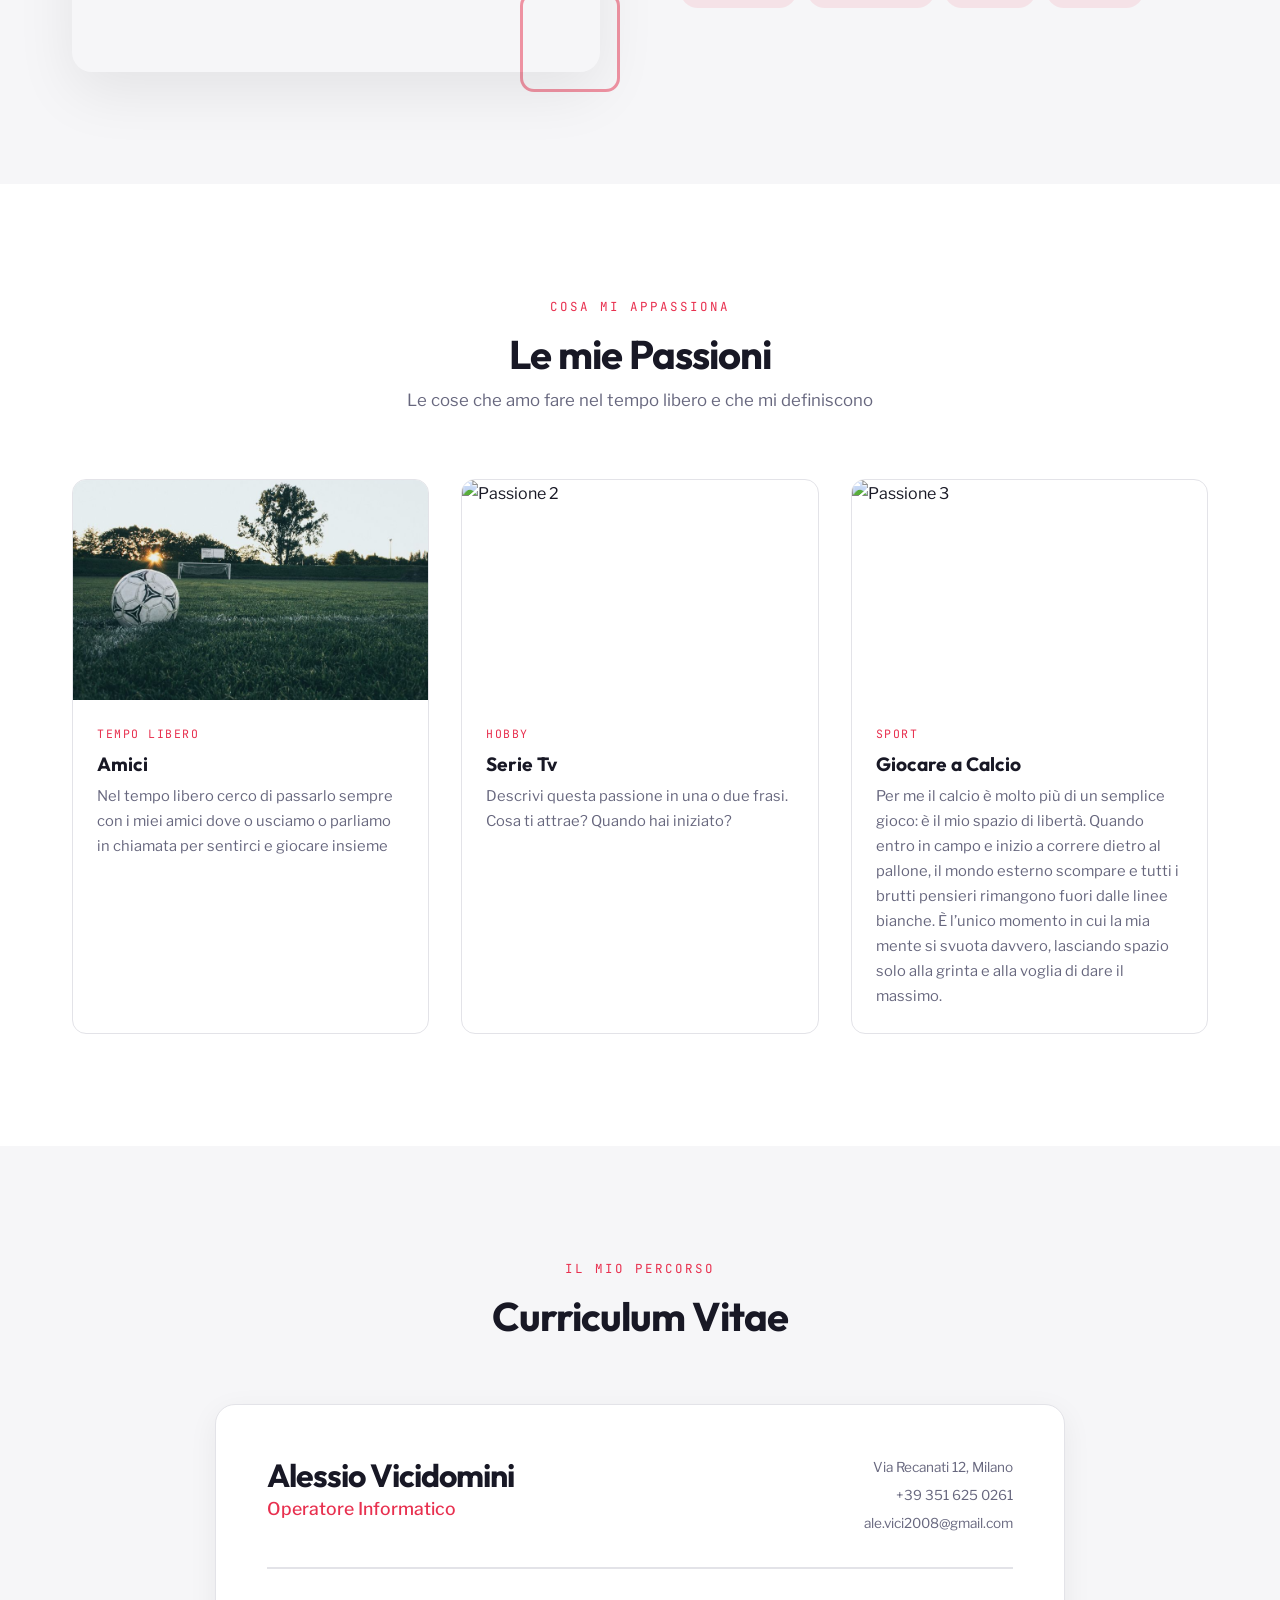
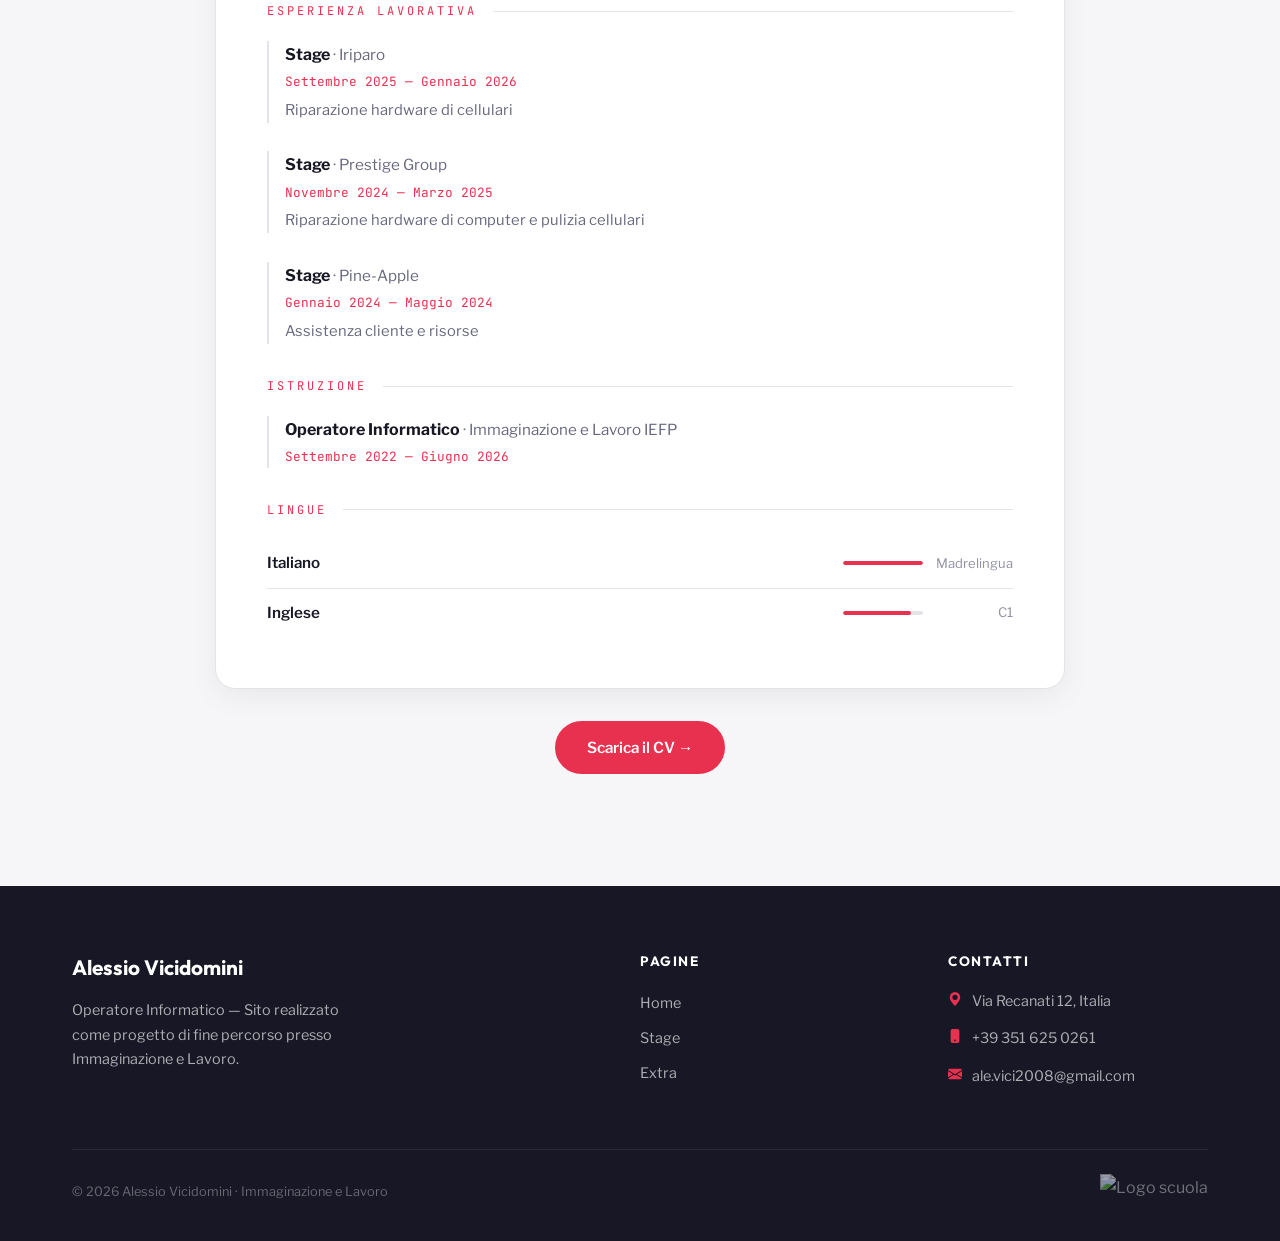
==== commit 38d22bbe: "iop" ====
--- a/index.html
+++ b/index.html
@@ -90,7 +90,8 @@
                      Cerco sempre di dare il massimo, che si tratti di un match reale o di una sfida online.
                     </p>
                     <p>
-                        Il mio progetto per il futuro è unirmi a una squadra giovanile cioè l'RGP Precotto
+                        Il mio progetto per il futuro è continuare gli studi per un anno così da imparare di più le competenze del settore e alla fine andare a lavorare in un posto di lavoro che mi piace.
+                        Un altro progetto è quello di continuare a giocare a calcio in una squadra giovanile la quale ho già deciso dove iscrivermi cioè l'RGP Precotto una squadre che è vicina a casa mia.
                     </p>
                     <!-- MODIFICA: le tue "etichette" -->
                     <div class="bio-pills">
@@ -122,8 +123,8 @@
                     </div>
                     <div class="passion-card-body">
                         <span class="passion-card-tag">Tempo libero</span>
-                        <h3>Calcio</h3>
-                        <p>Mi piace uscire con gli amici o da solo a giocare a calcio per far passare il tempo o allenarmi.</p>
+                        <h3>Amici</h3>
+                        <p>Nel tempo libero cerco di passarlo sempre con i miei amici dove o usciamo o parliamo in chiamata per sentirci e giocare insieme</p>
                     </div>
                 </div>
 
@@ -134,7 +135,7 @@
                     </div>
                     <div class="passion-card-body">
                         <span class="passion-card-tag">Hobby</span>
-                        <h3>Musica</h3>
+                        <h3>Serie Tv</h3>
                         <p>Descrivi questa passione in una o due frasi. Cosa ti attrae? Quando hai iniziato?</p>
                     </div>
                 </div>
@@ -183,7 +184,7 @@
 
                 <!-- MODIFICA: aggiungi le tue esperienze -->
                 <div class="cv-entry">
-                    <span class="cv-entry-title">stage - riparazione cellulari</span>
+                    <span class="cv-entry-title">Stage</span>
                     <span class="cv-entry-place"> · Iriparo</span>
                     <span class="cv-entry-date">Settembre 2025 — Gennaio 2026</span>
                     <p class="cv-entry-desc">Riparazione hardware di cellulari</p>
@@ -199,7 +200,7 @@
                 <div class="cv-entry">
                     <span class="cv-entry-title">Stage</span>
                     <span class="cv-entry-place"> · Pine-Apple</span>
-                    <span class="cv-entry-date">Aprile 2024 — Maggio 2024</span>
+                    <span class="cv-entry-date">Gennaio 2024 — Maggio 2024</span>
                     <p class="cv-entry-desc">Assistenza cliente e risorse</p>
                 </div>
 
@@ -209,7 +210,7 @@
                 <div class="cv-entry">
                     <span class="cv-entry-title">Operatore Informatico</span>
                     <span class="cv-entry-place"> · Immaginazione e Lavoro IEFP</span>
-                    <span class="cv-entry-date">Settembre 2023 — Giugno 2026</span>
+                    <span class="cv-entry-date">Settembre 2022 — Giugno 2026</span>
                 </div>
 
                 
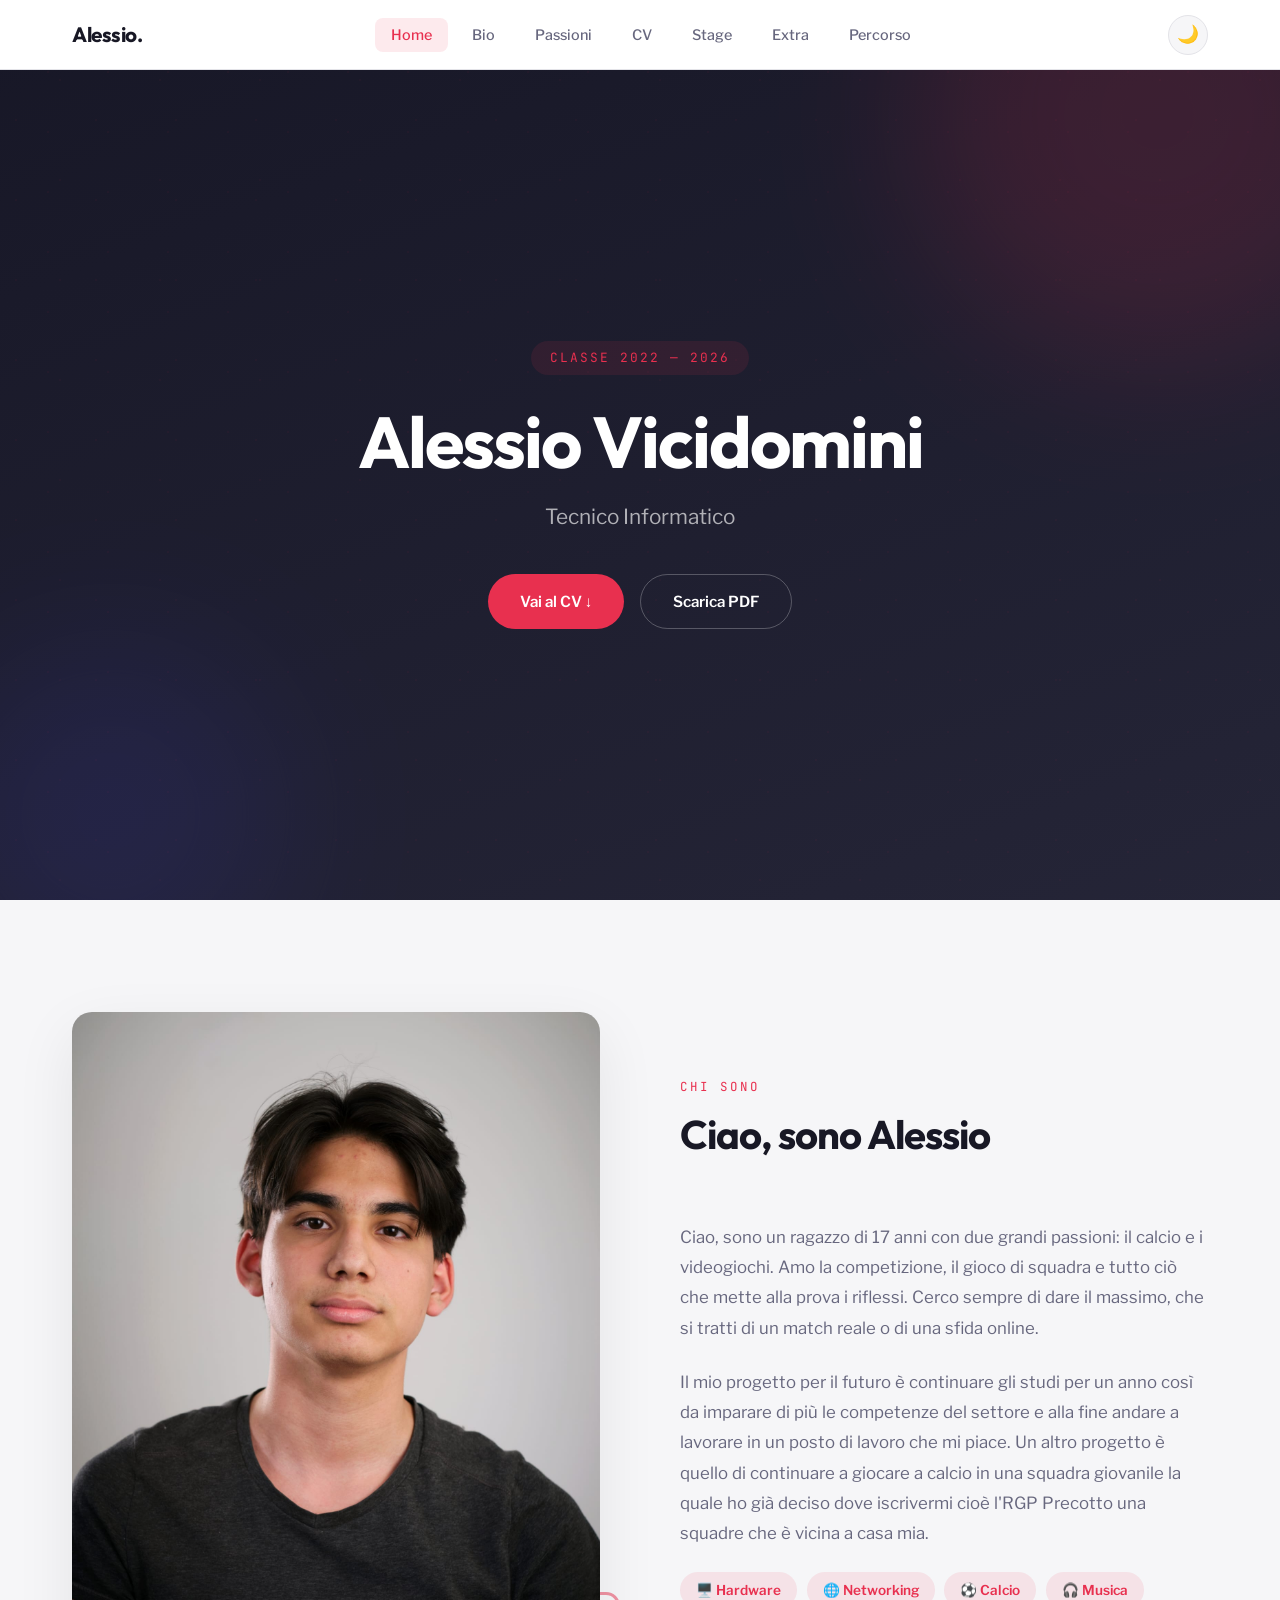
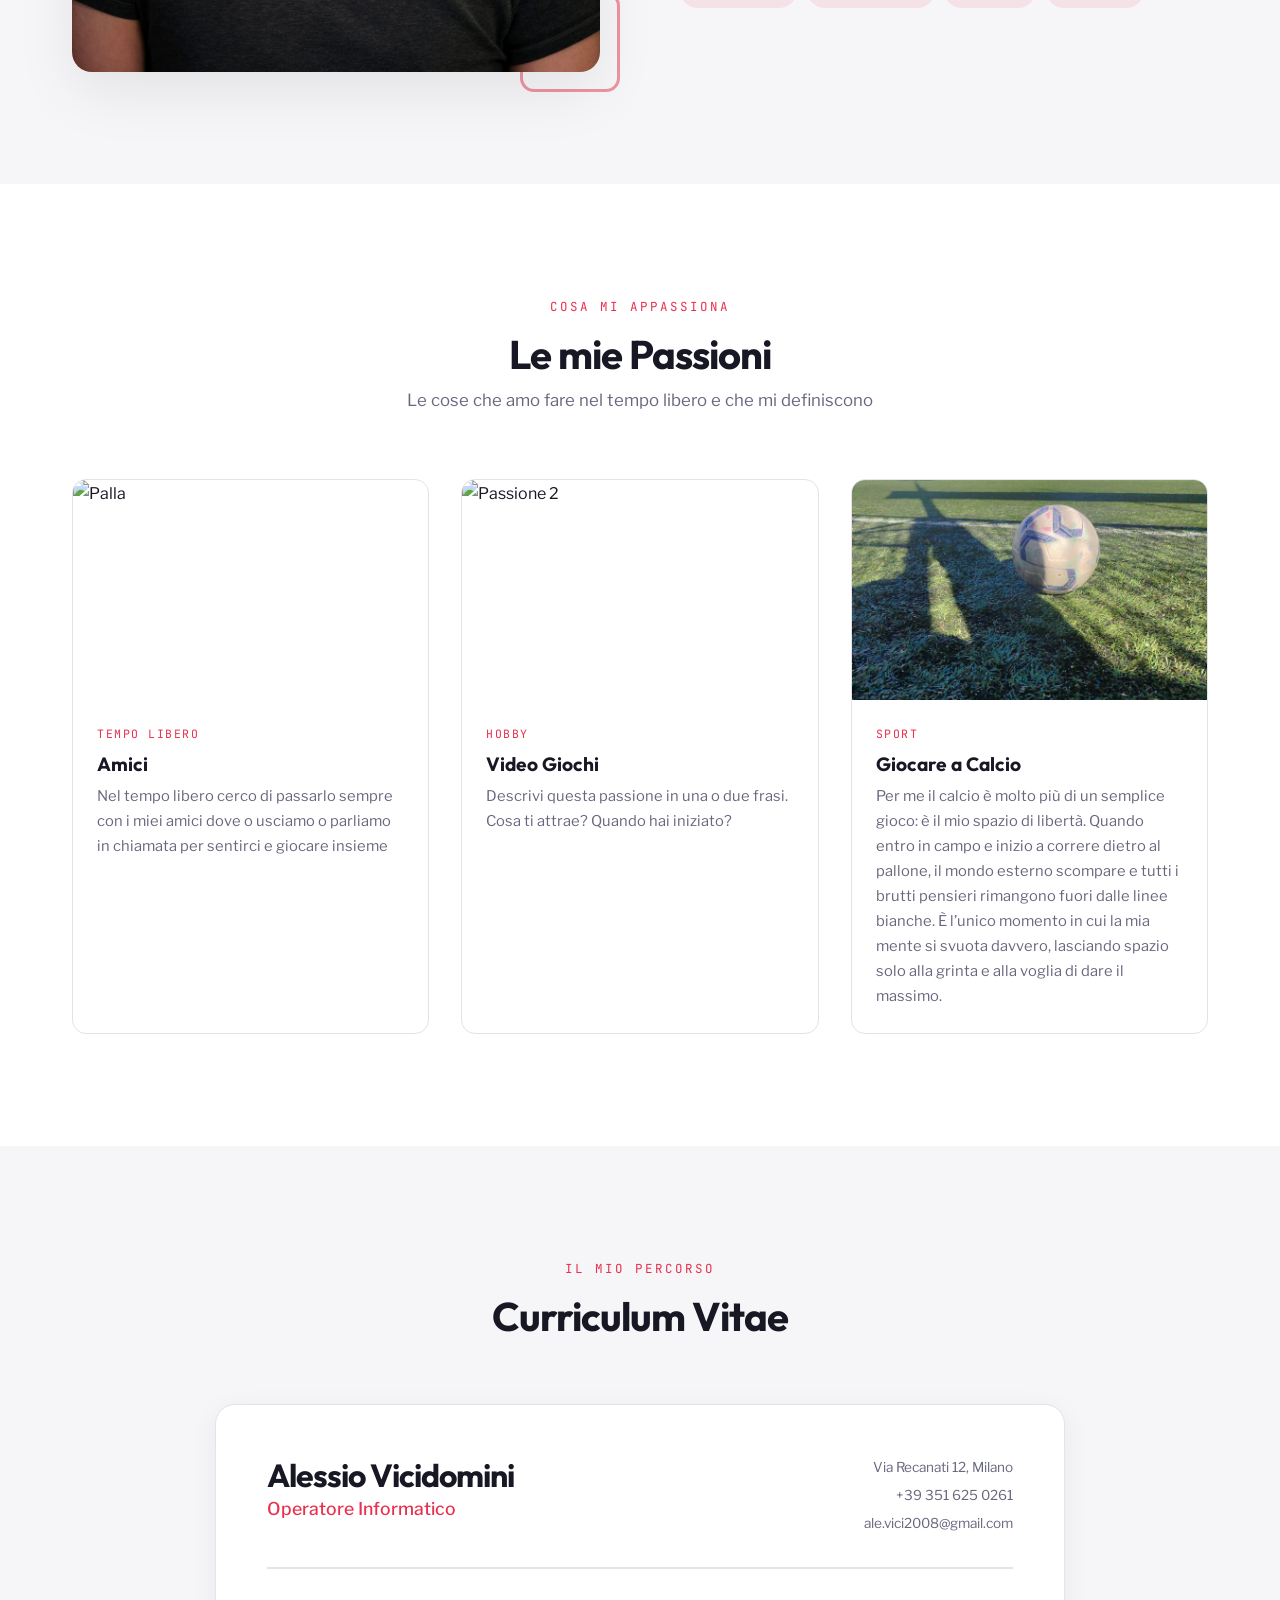
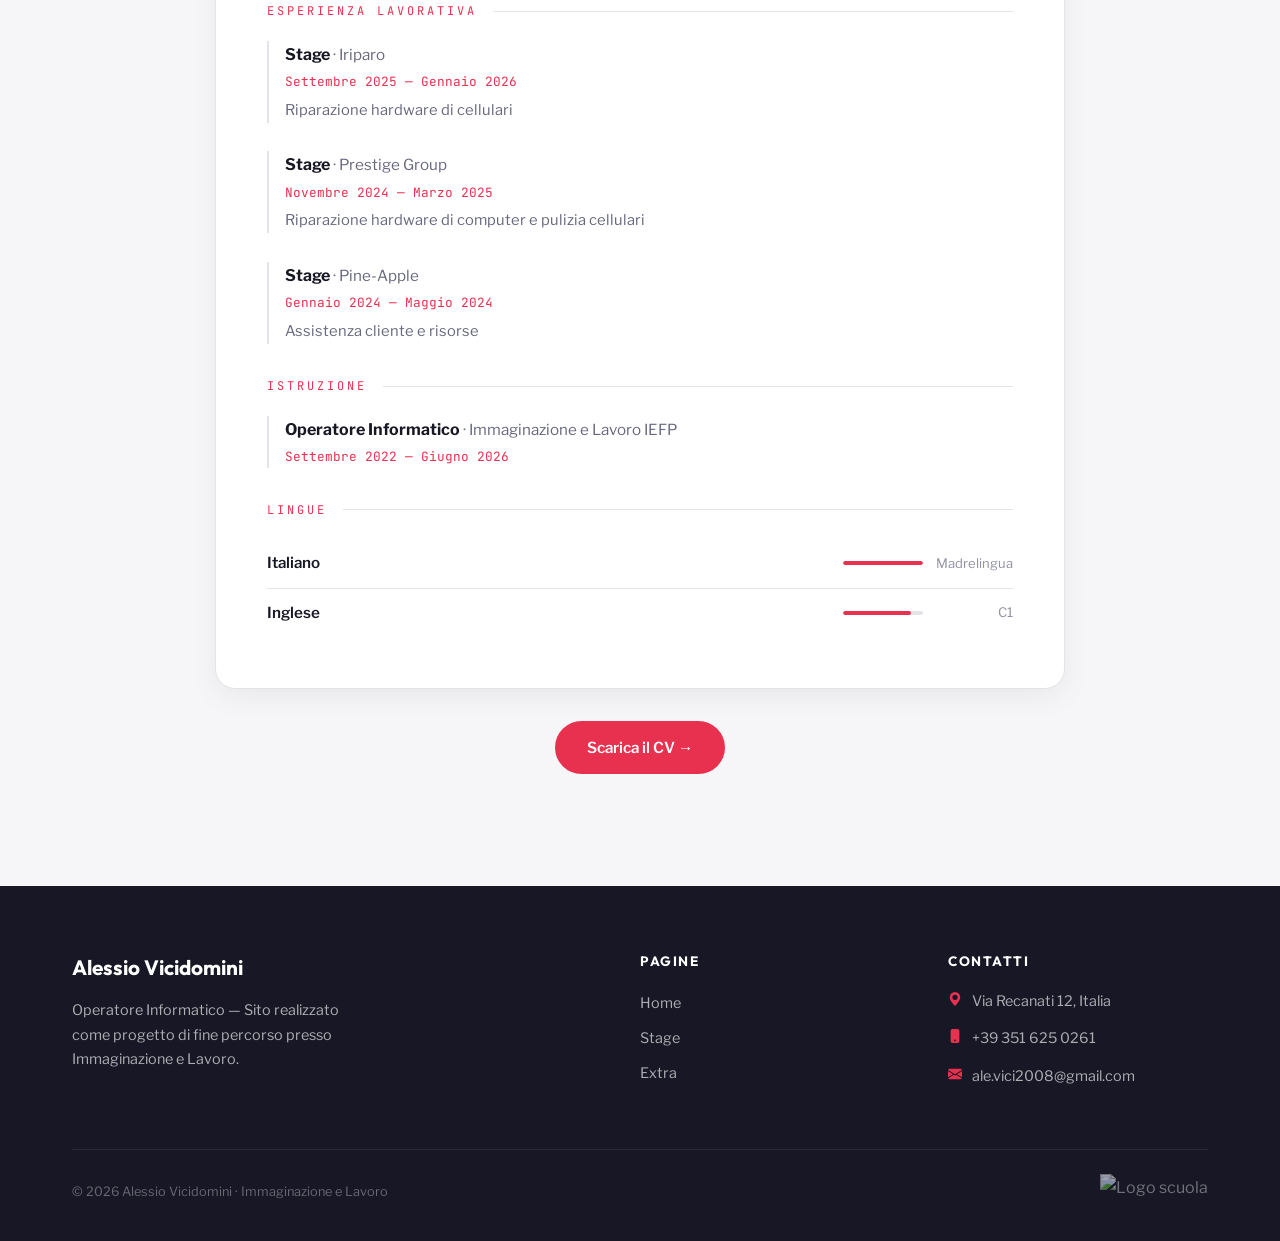
==== commit 4793fd05: "13" ====
--- a/index.html
+++ b/index.html
@@ -75,7 +75,7 @@
                 <div class="bio-image reveal-left">
                     <div class="bio-image-frame">
                         <!-- MODIFICA: sostituisci con la tua foto (./img/foto.jpg) -->
-                        <img src="https://placehold.co/500x625/1a1a2e/e94560?text=La+tua+foto" alt="Foto profilo">
+                        <img src="./img/WhatsApp Image 2026-04-28 at 08.34.32.jpeg" alt="Foto profilo">
                     </div>
                 </div>
                 <div class="bio-text-area reveal-right">
@@ -119,7 +119,7 @@
                 <!-- MODIFICA: Card 1 — cambia immagine, categoria, titolo e testo -->
                 <div class="passion-card reveal reveal-delay-1">
                     <div class="passion-card-img">
-                        <img src="./img/pallone_da_calcio_come_e_fatto.jpg" alt="Palla">
+                        <img src="./img/.jpg" alt="Palla">
                     </div>
                     <div class="passion-card-body">
                         <span class="passion-card-tag">Tempo libero</span>
@@ -135,7 +135,7 @@
                     </div>
                     <div class="passion-card-body">
                         <span class="passion-card-tag">Hobby</span>
-                        <h3>Serie Tv</h3>
+                        <h3>Video Giochi</h3>
                         <p>Descrivi questa passione in una o due frasi. Cosa ti attrae? Quando hai iniziato?</p>
                     </div>
                 </div>
@@ -143,7 +143,7 @@
                 <!-- MODIFICA: Card 3 -->
                 <div class="passion-card reveal reveal-delay-3">
                     <div class="passion-card-img">
-                        <img src="./img/5006921.png" alt="Passione 3">
+                        <img src="./img/canpo.jpeg" alt="Passione 3">
                     </div>
                     <div class="passion-card-body">
                         <span class="passion-card-tag">Sport</span>
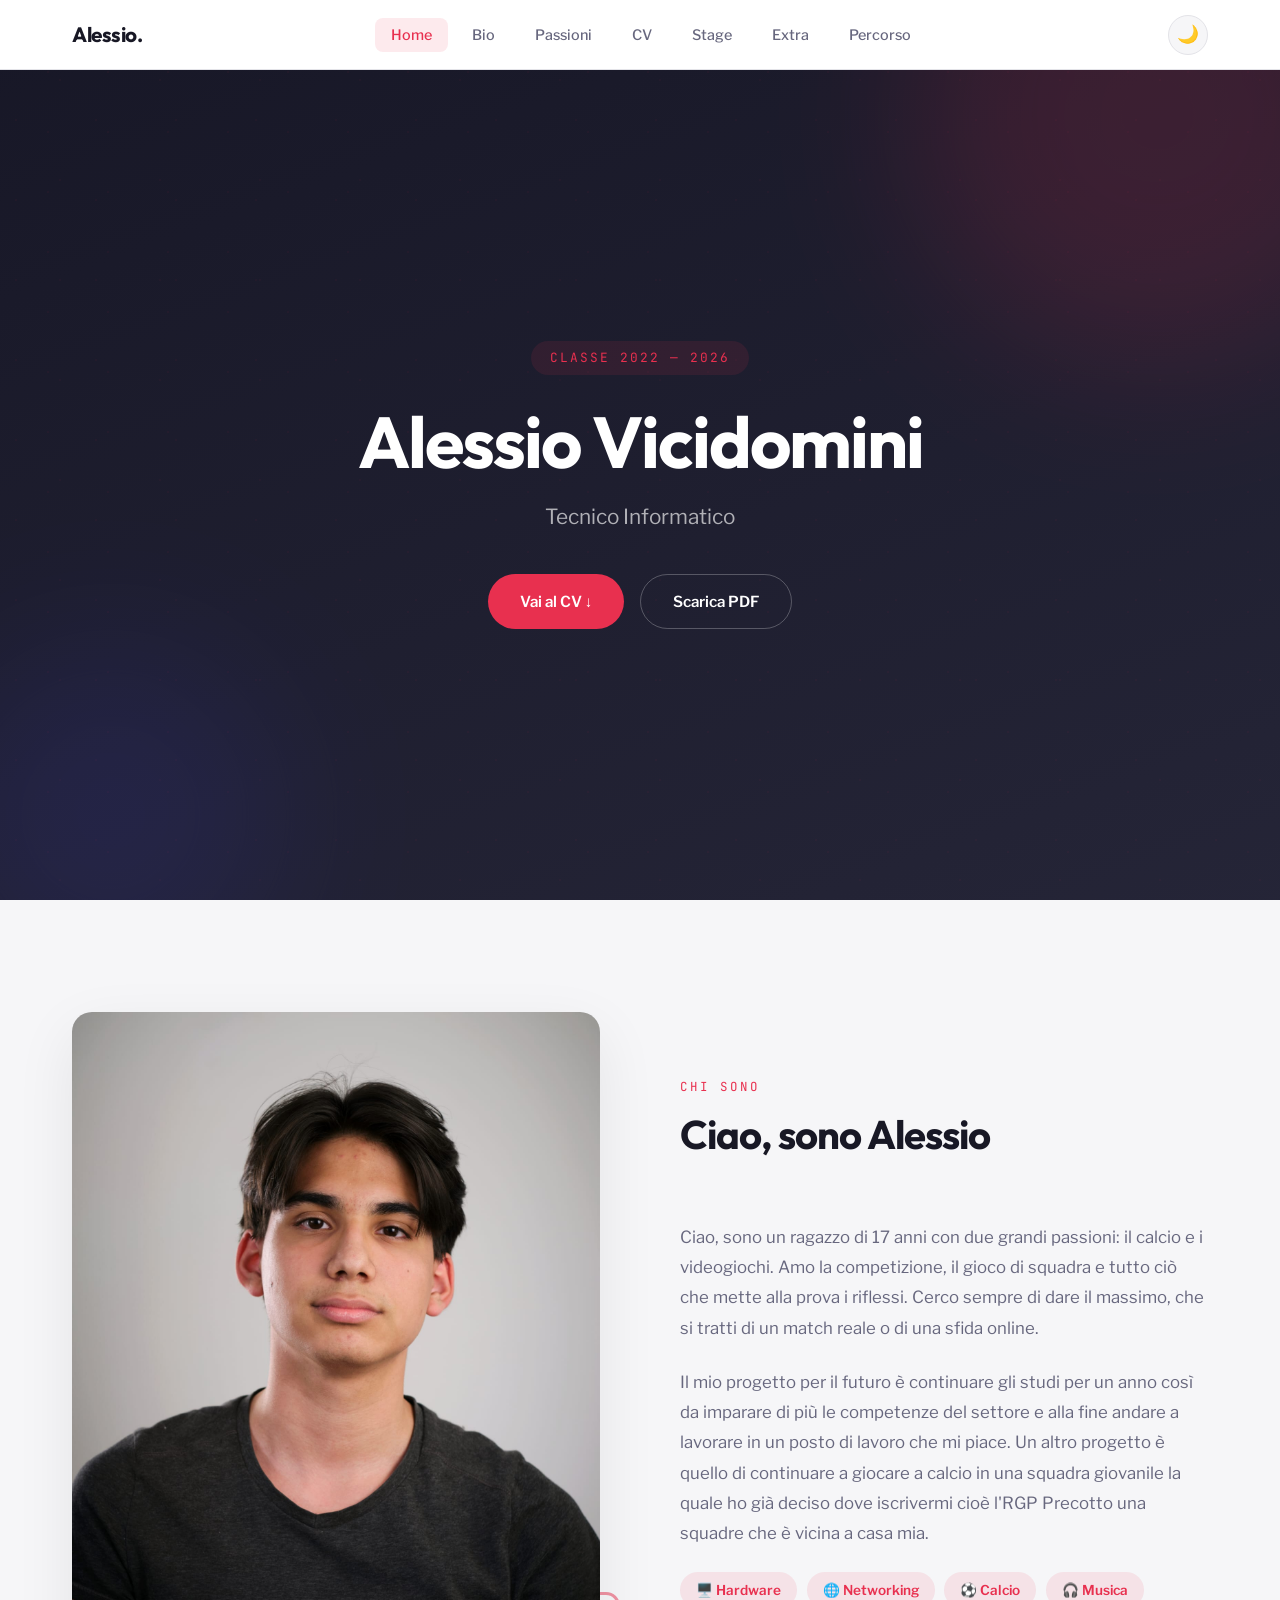
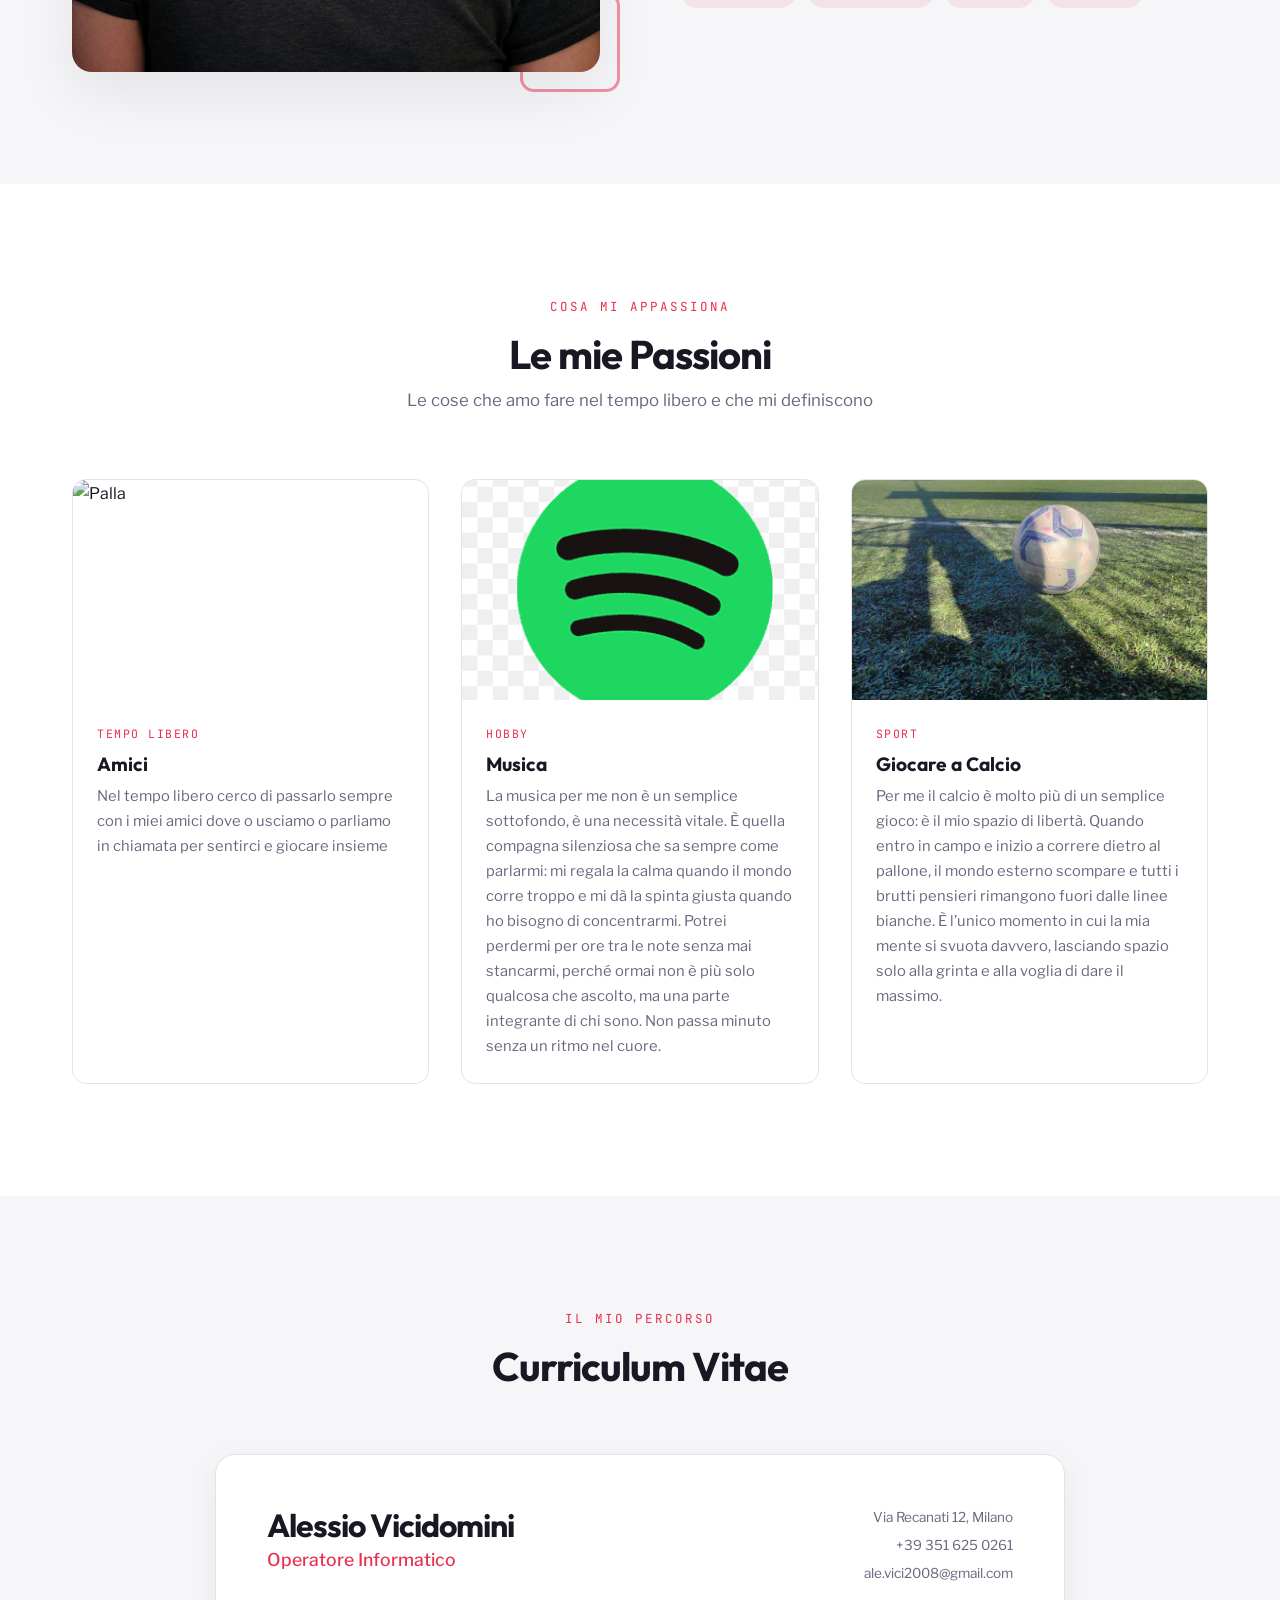
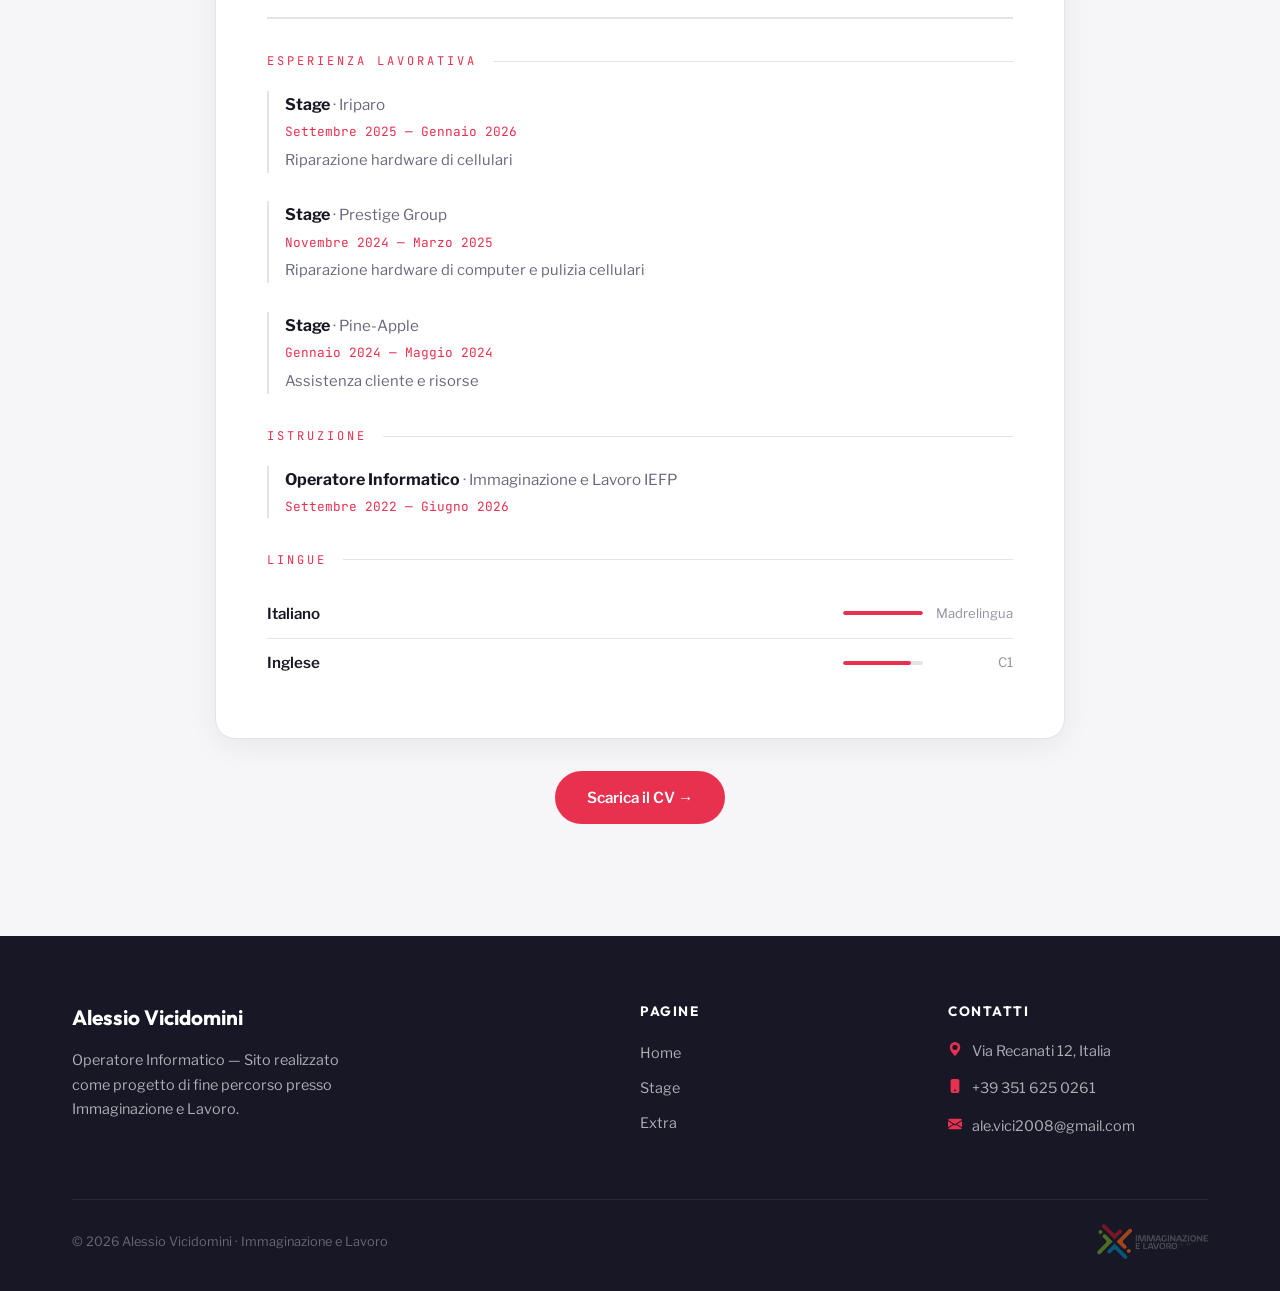
==== commit 69ed987d: "logo" ====
--- a/index.html
+++ b/index.html
@@ -131,12 +131,12 @@
                 <!-- MODIFICA: Card 2 -->
                 <div class="passion-card reveal reveal-delay-2">
                     <div class="passion-card-img">
-                        <img src="./img/1.png" alt="Passione 2">
+                        <img src="./img/png-clipart-spotify-computer-icons-music-transparency-logo-spotify-logo-grass-thumbnail.png" alt="Passione 2">
                     </div>
                     <div class="passion-card-body">
                         <span class="passion-card-tag">Hobby</span>
-                        <h3>Video Giochi</h3>
-                        <p>Descrivi questa passione in una o due frasi. Cosa ti attrae? Quando hai iniziato?</p>
+                        <h3>Musica</h3>
+                        <p>La musica per me non è un semplice sottofondo, è una necessità vitale. È quella compagna silenziosa che sa sempre come parlarmi: mi regala la calma quando il mondo corre troppo e mi dà la spinta giusta quando ho bisogno di concentrarmi. Potrei perdermi per ore tra le note senza mai stancarmi, perché ormai non è più solo qualcosa che ascolto, ma una parte integrante di chi sono. Non passa minuto senza un ritmo nel cuore. </p>
                     </div>
                 </div>
 
@@ -280,7 +280,7 @@
             </div>
             <div class="footer-bottom">
                 <span class="footer-copy">© 2026 Alessio Vicidomini · Immaginazione e Lavoro</span>
-                <img src="./img/logo.webp" class="footer-logo" alt="Logo scuola">
+                <img src="./img/images__1_-removebg-preview.png" class="footer-logo" alt="Logo scuola">
             </div>
         </div>
     </footer>
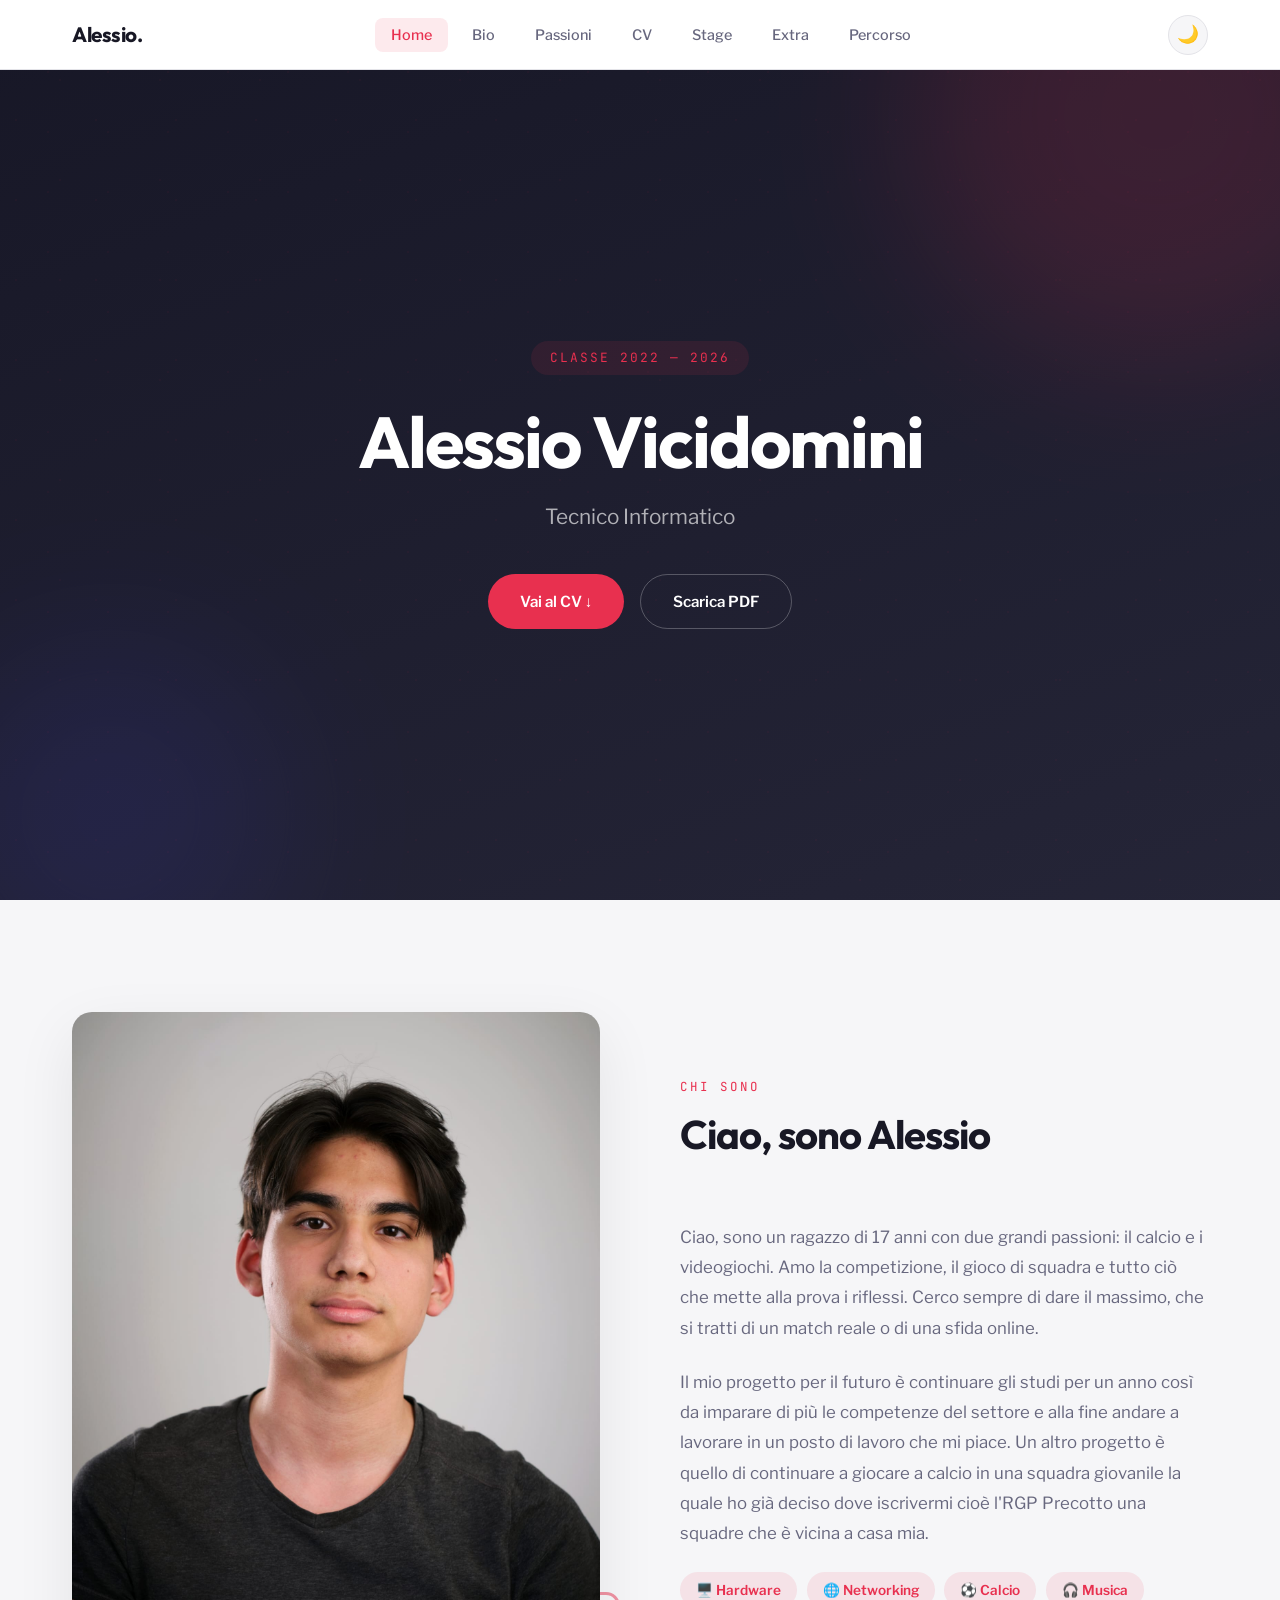
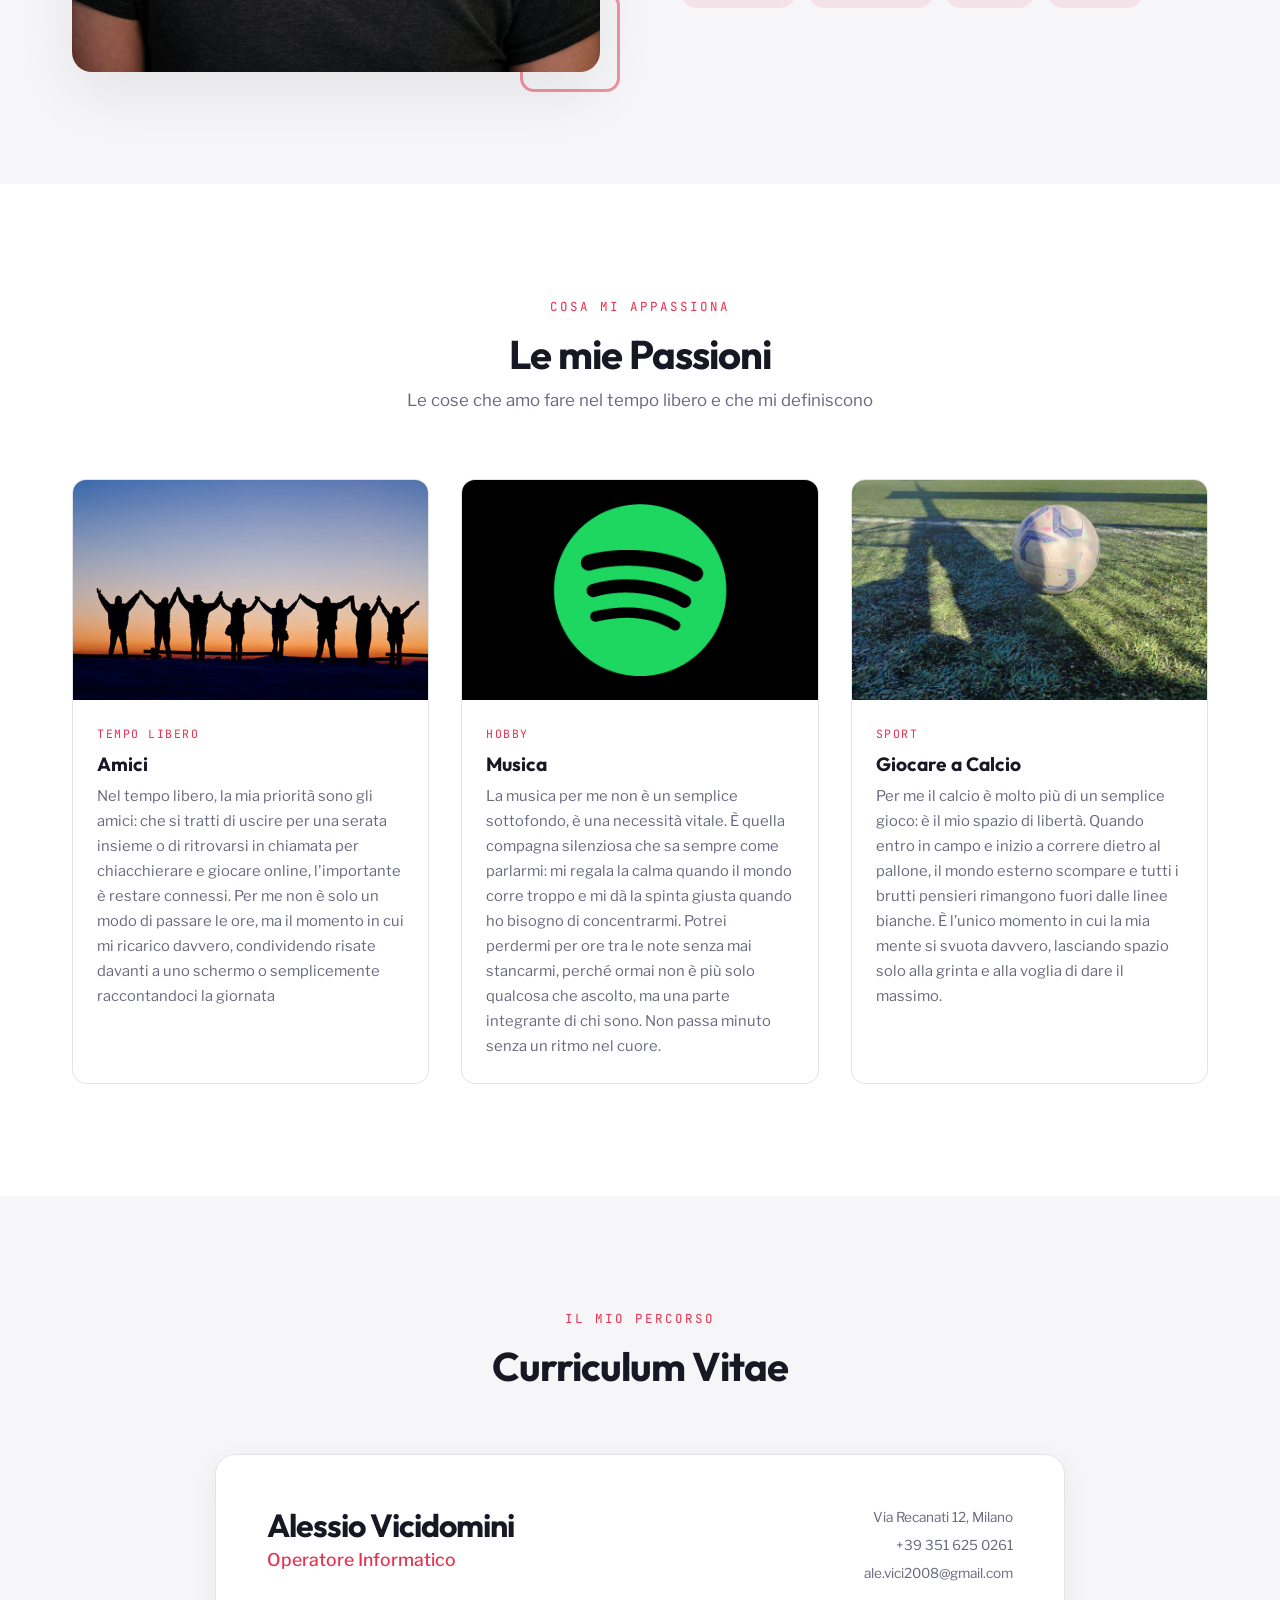
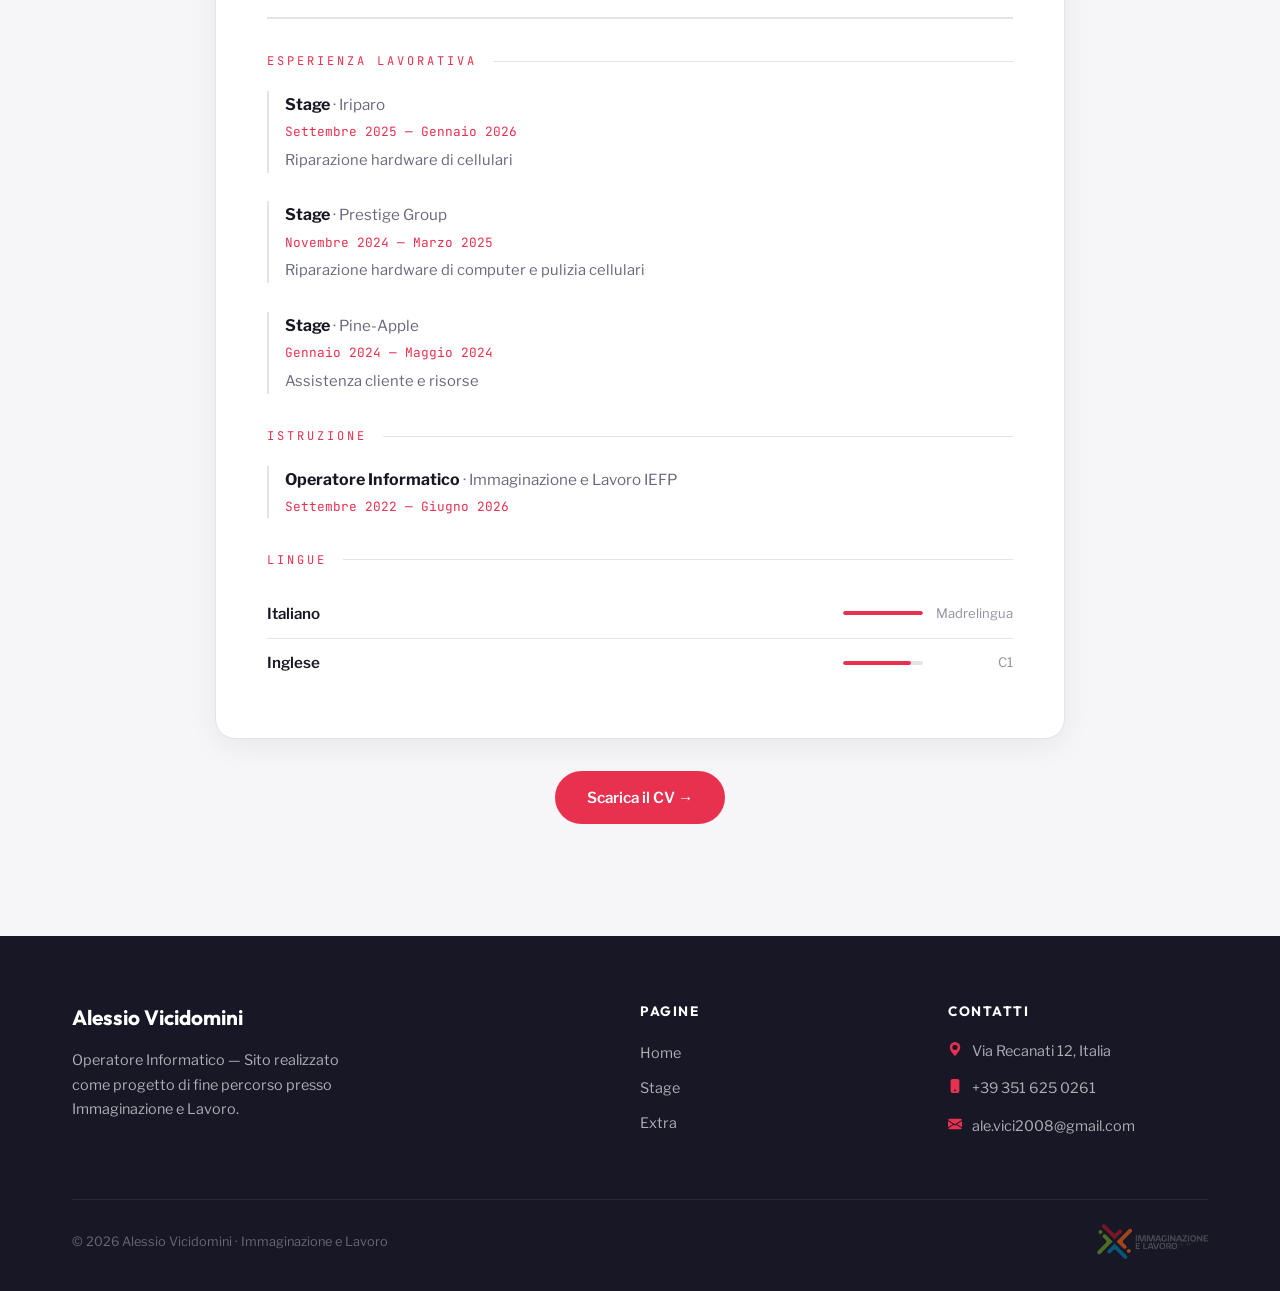
==== commit 4afd6470: "aaaaa" ====
--- a/index.html
+++ b/index.html
@@ -119,19 +119,19 @@
                 <!-- MODIFICA: Card 1 — cambia immagine, categoria, titolo e testo -->
                 <div class="passion-card reveal reveal-delay-1">
                     <div class="passion-card-img">
-                        <img src="./img/.jpg" alt="Palla">
+                        <img src="./img/360_F_28788685_dWTGZeYoGADEP4JdmhdF0BBAe2gqOers.jpg" alt="Palla">
                     </div>
                     <div class="passion-card-body">
                         <span class="passion-card-tag">Tempo libero</span>
                         <h3>Amici</h3>
-                        <p>Nel tempo libero cerco di passarlo sempre con i miei amici dove o usciamo o parliamo in chiamata per sentirci e giocare insieme</p>
+                        <p>Nel tempo libero, la mia priorità sono gli amici: che si tratti di uscire per una serata insieme o di ritrovarsi in chiamata per chiacchierare e giocare online, l'importante è restare connessi. Per me non è solo un modo di passare le ore, ma il momento in cui mi ricarico davvero, condividendo risate davanti a uno schermo o semplicemente raccontandoci la giornata</p>
                     </div>
                 </div>
 
                 <!-- MODIFICA: Card 2 -->
                 <div class="passion-card reveal reveal-delay-2">
                     <div class="passion-card-img">
-                        <img src="./img/png-clipart-spotify-computer-icons-music-transparency-logo-spotify-logo-grass-thumbnail.png" alt="Passione 2">
+                        <img src="./img/9f5edc36-eb4d-414a-8447-10514f2bc224-cover.png" alt="Passione 2">
                     </div>
                     <div class="passion-card-body">
                         <span class="passion-card-tag">Hobby</span>
